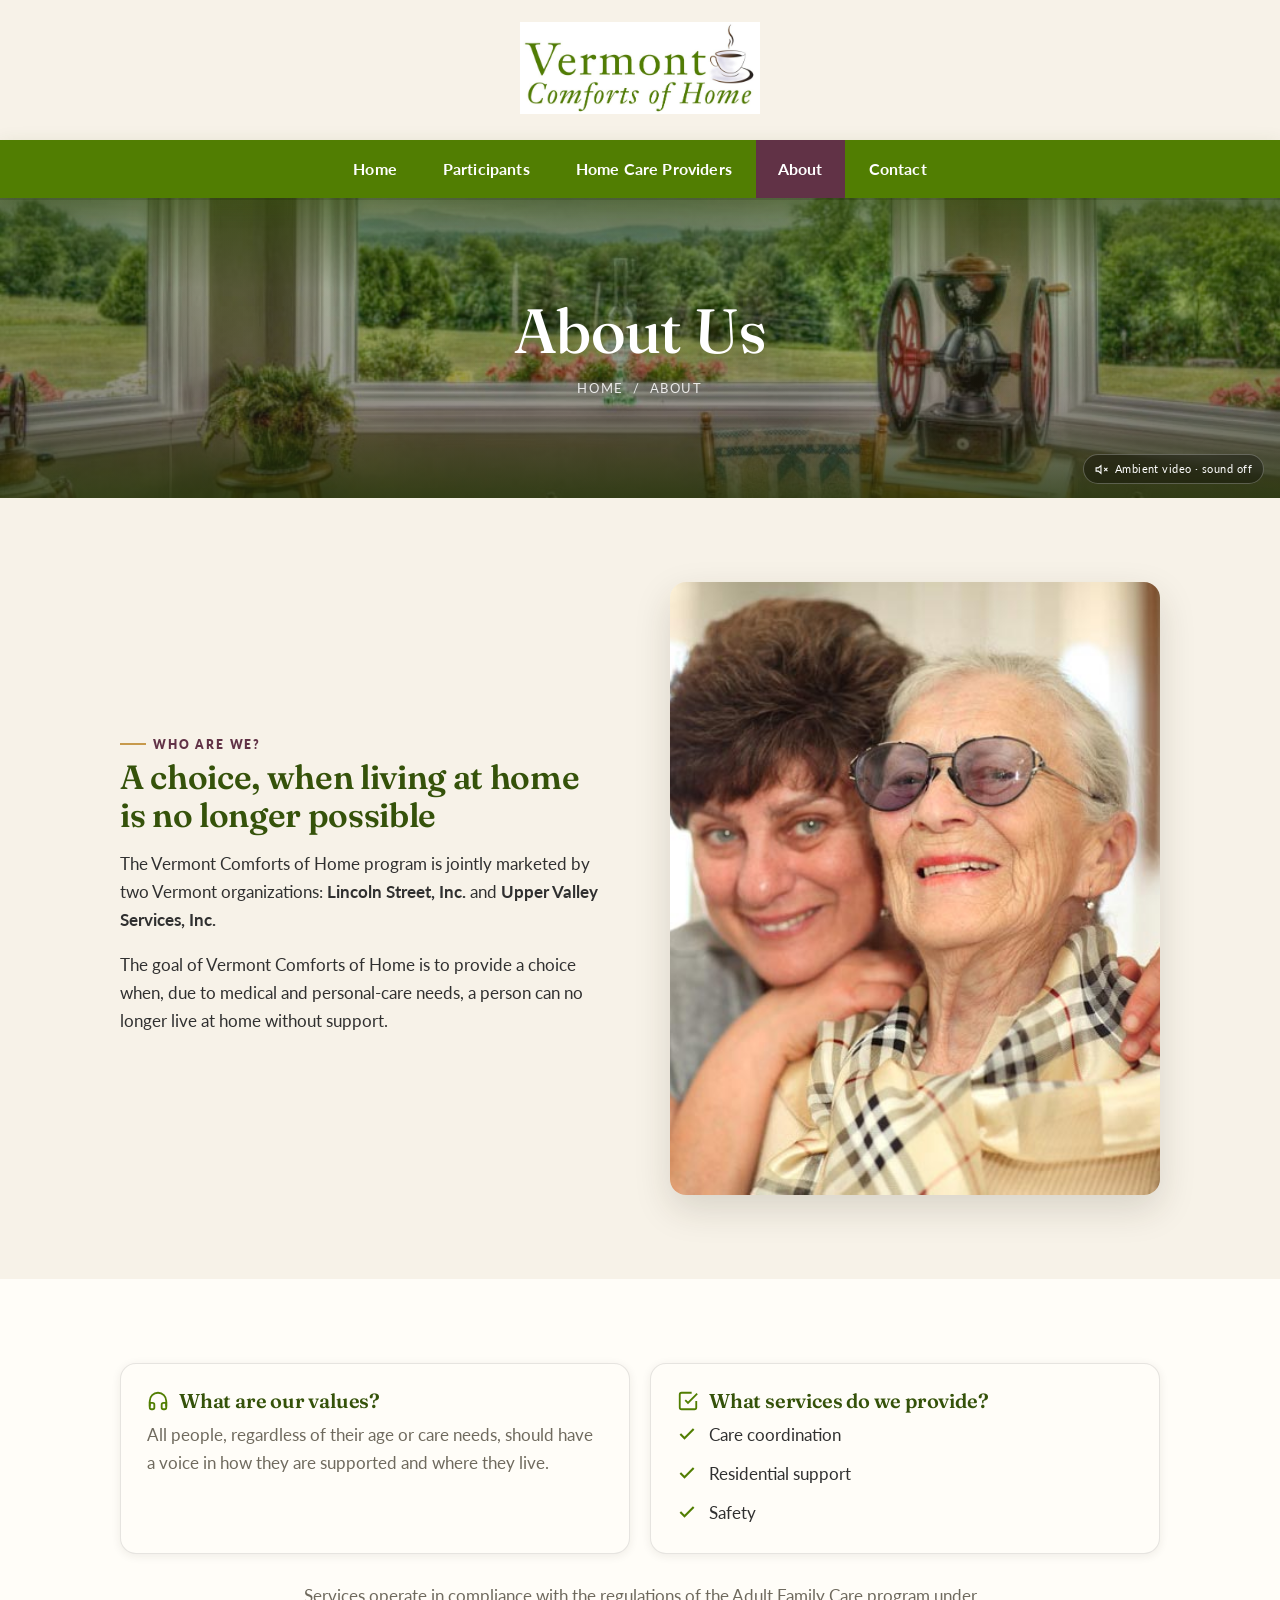
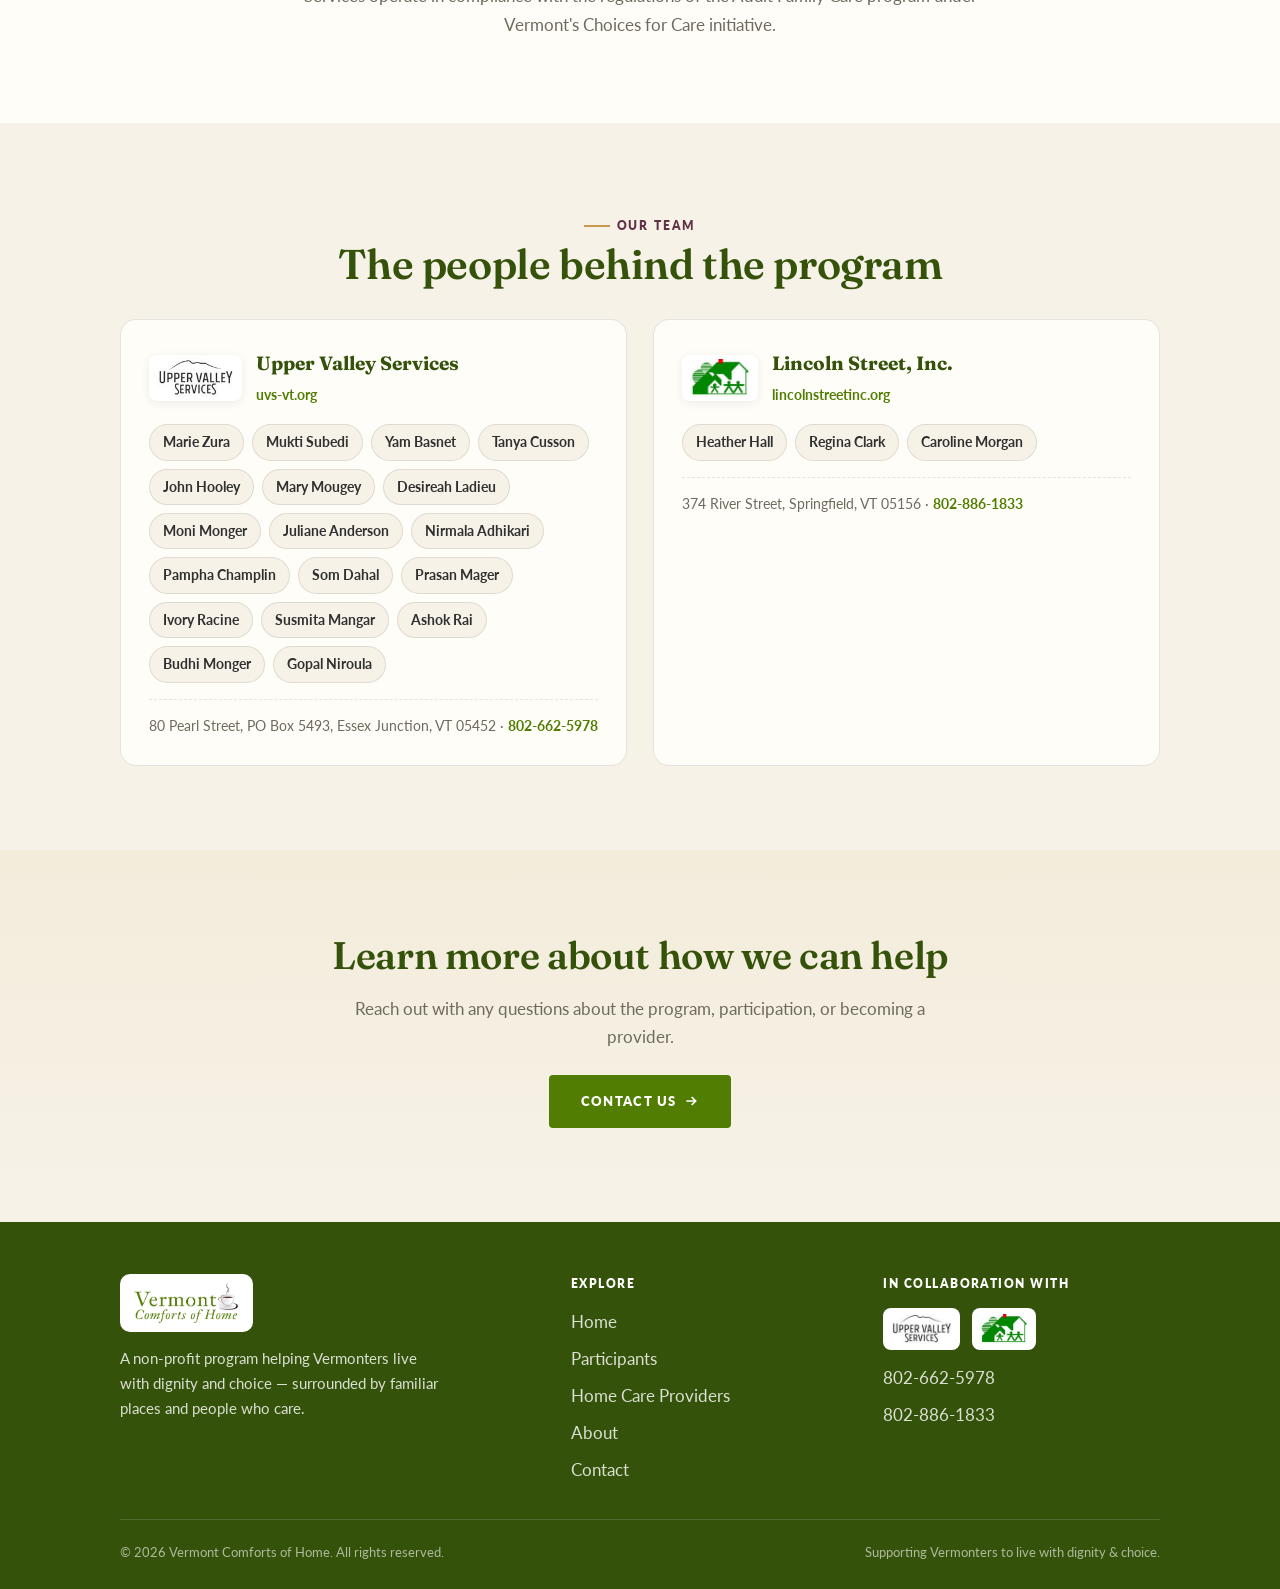
==== about.html @ 2ffb8914 "Rework into simple multi-page site matching the original layout Rebuild as separate pages (Home, Par" ====
<!DOCTYPE html>
<html lang="en">
<head>
  <meta charset="UTF-8" />
  <meta name="viewport" content="width=device-width, initial-scale=1.0" />
  <title>About — Vermont Comforts of Home</title>
  <meta name="description" content="About Vermont Comforts of Home — who we are, our values, the services we provide, and the team behind the program." />
  <link rel="icon" href="assets/images/logo.jpg" />
  <link rel="preconnect" href="https://fonts.googleapis.com" />
  <link rel="preconnect" href="https://fonts.gstatic.com" crossorigin />
  <link href="https://fonts.googleapis.com/css2?family=Fraunces:ital,opsz,wght@0,9..144,400..600;1,9..144,400..600&family=Lato:wght@400;700;900&display=swap" rel="stylesheet" />
  <link rel="stylesheet" href="css/styles.css" />
</head>
<body>

  <header class="site-header">
    <a class="brand" href="index.html" aria-label="Vermont Comforts of Home — Home">
      <img src="assets/images/logo.jpg" alt="Vermont Comforts of Home" />
    </a>
  </header>
  <nav class="mainnav" aria-label="Main navigation">
    <div class="nav-inner">
      <button class="nav-toggle" aria-label="Menu" aria-expanded="false"><span></span><span></span><span></span></button>
      <a href="index.html">Home</a>
      <a href="participants.html">Participants</a>
      <a href="home-care-providers.html">Home Care Providers</a>
      <a href="about.html" class="active">About</a>
      <a href="contact.html">Contact</a>
    </div>
  </nav>

  <!-- SLIM HERO -->
  <section class="hero hero-slim">
    <video autoplay muted loop playsinline preload="auto" poster="assets/images/window.jpg">
      <source src="assets/video/hero-source.mp4" type="video/mp4" />
    </video>
    <div class="hero-inner">
      <h1>About Us</h1>
      <div class="hero-breadcrumb"><a href="index.html">Home</a> &nbsp;/&nbsp; About</div>
    </div>
    <span class="muted-badge">
      <svg viewBox="0 0 24 24" fill="none" stroke="currentColor" stroke-width="2" width="13" height="13"><path d="M11 5 6 9H2v6h4l5 4V5z"/><line x1="23" y1="9" x2="17" y2="15"/><line x1="17" y1="9" x2="23" y2="15"/></svg>
      Ambient video · sound off
    </span>
  </section>

  <!-- WHO ARE WE -->
  <section class="section">
    <div class="wrap">
      <div class="block reveal">
        <div class="block-copy">
          <div class="eyebrow-line">Who are we?</div>
          <h2>A choice, when living at home is no longer possible</h2>
          <p>The Vermont Comforts of Home program is jointly marketed by two Vermont organizations: <strong>Lincoln Street, Inc.</strong> and <strong>Upper Valley Services, Inc.</strong></p>
          <p>The goal of Vermont Comforts of Home is to provide a choice when, due to medical and personal-care needs, a person can no longer live at home without support.</p>
        </div>
        <div class="block-media tall"><img src="assets/images/plaidscarf.jpg" alt="A participant smiling at home" /></div>
      </div>
    </div>
  </section>

  <!-- VALUES + SERVICES -->
  <section class="section tint">
    <div class="wrap">
      <div class="info-grid">
        <div class="info reveal">
          <h3><svg viewBox="0 0 24 24" fill="none" stroke="currentColor" stroke-width="2"><path d="M3 18v-6a9 9 0 0 1 18 0v6"/><path d="M21 19a2 2 0 0 1-2 2h-1a2 2 0 0 1-2-2v-3a2 2 0 0 1 2-2h3zM3 19a2 2 0 0 0 2 2h1a2 2 0 0 0 2-2v-3a2 2 0 0 0-2-2H3z"/></svg>What are our values?</h3>
          <p>All people, regardless of their age or care needs, should have a voice in how they are supported and where they live.</p>
        </div>
        <div class="info reveal">
          <h3><svg viewBox="0 0 24 24" fill="none" stroke="currentColor" stroke-width="2"><path d="M9 11l3 3L22 4"/><path d="M21 12v7a2 2 0 0 1-2 2H5a2 2 0 0 1-2-2V5a2 2 0 0 1 2-2h11"/></svg>What services do we provide?</h3>
          <ul class="tick" style="margin-bottom:0">
            <li><svg viewBox="0 0 24 24" fill="none" stroke="currentColor" stroke-width="2.5"><path d="M20 6 9 17l-5-5"/></svg>Care coordination</li>
            <li><svg viewBox="0 0 24 24" fill="none" stroke="currentColor" stroke-width="2.5"><path d="M20 6 9 17l-5-5"/></svg>Residential support</li>
            <li><svg viewBox="0 0 24 24" fill="none" stroke="currentColor" stroke-width="2.5"><path d="M20 6 9 17l-5-5"/></svg>Safety</li>
          </ul>
        </div>
      </div>
      <p class="lead-center reveal" style="color:var(--muted);margin-top:28px">Services operate in compliance with the regulations of the Adult Family Care program under Vermont's Choices for Care initiative.</p>
    </div>
  </section>

  <!-- STAFF -->
  <section class="section">
    <div class="wrap">
      <div class="lead-center reveal" style="margin-bottom:32px">
        <div class="eyebrow-line" style="justify-content:center">Our team</div>
        <h2>The people behind the program</h2>
      </div>
      <div class="staff-grid">
        <div class="staff-col reveal">
          <div class="head">
            <img src="assets/images/uvs-logo.jpg" alt="Upper Valley Services" />
            <div><strong>Upper Valley Services</strong><a href="https://uvs-vt.org" target="_blank" rel="noopener">uvs-vt.org</a></div>
          </div>
          <div class="staff-names">
            <span>Marie Zura</span><span>Mukti Subedi</span><span>Yam Basnet</span><span>Tanya Cusson</span>
            <span>John Hooley</span><span>Mary Mougey</span><span>Desireah Ladieu</span><span>Moni Monger</span>
            <span>Juliane Anderson</span><span>Nirmala Adhikari</span><span>Pampha Champlin</span><span>Som Dahal</span>
            <span>Prasan Mager</span><span>Ivory Racine</span><span>Susmita Mangar</span><span>Ashok Rai</span>
            <span>Budhi Monger</span><span>Gopal Niroula</span>
          </div>
          <div class="staff-contact">80 Pearl Street, PO Box 5493, Essex Junction, VT 05452 · <a href="tel:8026625978">802-662-5978</a></div>
        </div>
        <div class="staff-col reveal">
          <div class="head">
            <img src="assets/images/lincoln-logo.jpg" alt="Lincoln Street, Inc." />
            <div><strong>Lincoln Street, Inc.</strong><a href="https://lincolnstreetinc.org" target="_blank" rel="noopener">lincolnstreetinc.org</a></div>
          </div>
          <div class="staff-names">
            <span>Heather Hall</span><span>Regina Clark</span><span>Caroline Morgan</span>
          </div>
          <div class="staff-contact">374 River Street, Springfield, VT 05156 · <a href="tel:8028861833">802-886-1833</a></div>
        </div>
      </div>
    </div>
  </section>

  <!-- CTA -->
  <section class="section plum-tint">
    <div class="wrap cta-band reveal">
      <h2>Learn more about how we can help</h2>
      <p>Reach out with any questions about the program, participation, or becoming a provider.</p>
      <a href="contact.html" class="btn btn-primary">Contact us
        <svg viewBox="0 0 24 24" fill="none" stroke="currentColor" stroke-width="2.5"><path d="M5 12h14M13 6l6 6-6 6"/></svg>
      </a>
    </div>
  </section>

  <!-- FOOTER -->
  <footer class="footer">
    <div class="wrap">
      <div class="footer-top">
        <div class="footer-brand">
          <img src="assets/images/logo.jpg" alt="Vermont Comforts of Home" />
          <p>A non-profit program helping Vermonters live with dignity and choice — surrounded by familiar places and people who care.</p>
        </div>
        <div>
          <h5>Explore</h5>
          <ul>
            <li><a href="index.html">Home</a></li>
            <li><a href="participants.html">Participants</a></li>
            <li><a href="home-care-providers.html">Home Care Providers</a></li>
            <li><a href="about.html">About</a></li>
            <li><a href="contact.html">Contact</a></li>
          </ul>
        </div>
        <div>
          <h5>In collaboration with</h5>
          <div class="footer-partners">
            <a href="https://uvs-vt.org" target="_blank" rel="noopener" aria-label="Upper Valley Services"><img src="assets/images/uvs-logo.jpg" alt="Upper Valley Services" /></a>
            <a href="https://lincolnstreetinc.org" target="_blank" rel="noopener" aria-label="Lincoln Street, Inc."><img src="assets/images/lincoln-logo.jpg" alt="Lincoln Street, Inc." /></a>
          </div>
          <ul>
            <li><a href="tel:8026625978">802-662-5978</a></li>
            <li><a href="tel:8028861833">802-886-1833</a></li>
          </ul>
        </div>
      </div>
      <div class="footer-bottom">
        <span>© <span id="year">2026</span> Vermont Comforts of Home. All rights reserved.</span>
        <span>Supporting Vermonters to live with dignity &amp; choice.</span>
      </div>
    </div>
  </footer>

  <script src="js/main.js"></script>
</body>
</html>
---- css/styles.css ----
/* =========================================================
   Vermont Comforts of Home — Redesign (multi-page)
   Faithful to the original simple, paged layout.
   Brand palette taken from the live site:
     nav green #517E02 · plum accent #613246 · coffee brown · cream
   ========================================================= */

:root {
  --green:      #517e02;   /* original nav green */
  --green-dark: #416402;
  --green-deep: #35520a;   /* logo forest / headings */
  --plum:       #613246;   /* original active-tab accent */
  --plum-dark:  #4c2637;
  --brown:      #5b4128;   /* coffee cup */
  --gold:       #c79a4c;

  --cream:  #f7f2e8;
  --cream-2:#efe6d4;
  --paper:  #fffdf8;
  --ink:    #303030;       /* body text, as on the original */
  --muted:  #6f6a5e;
  --line:   rgba(48,48,48,.12);

  --shadow-sm: 0 2px 10px rgba(48,40,23,.08);
  --shadow-md: 0 14px 36px rgba(48,40,23,.15);
  --shadow-lg: 0 26px 64px rgba(53,82,10,.22);

  --radius: 16px;
  --radius-sm: 10px;
  --wrap: 1040px;

  --serif: "Fraunces","Georgia","Times New Roman",serif;
  --sans:  "Lato", system-ui, -apple-system, "Segoe UI", Roboto, sans-serif;
  --ease: cubic-bezier(.22,1,.36,1);
}

* { box-sizing: border-box; }
html { -webkit-text-size-adjust: 100%; scroll-behavior: smooth; overflow-x: hidden; }
body {
  margin: 0; font-family: var(--sans); color: var(--ink);
  background: var(--cream); line-height: 1.65; font-size: 17px;
  -webkit-font-smoothing: antialiased;
}
img { max-width: 100%; display: block; }
a { color: var(--green-deep); text-decoration: none; }
a:hover { color: var(--plum); }
h1,h2,h3,h4 { font-family: var(--serif); font-weight: 600; line-height: 1.12; margin: 0 0 .45em; color: var(--green-deep); letter-spacing: -.01em; }
p { margin: 0 0 1em; }
::selection { background: var(--green); color: #fff; }

.wrap { width: min(var(--wrap), 90vw); margin-inline: auto; }
.wrap-narrow { width: min(760px, 90vw); margin-inline: auto; }

/* ---------- Buttons ---------- */
.btn {
  display: inline-flex; align-items: center; gap: .5em; cursor: pointer;
  font-family: var(--sans); font-weight: 800; font-size: .82rem; letter-spacing: .1em; text-transform: uppercase;
  padding: 14px 30px; border-radius: 4px; border: 2px solid transparent;
  transition: transform .25s var(--ease), box-shadow .25s var(--ease), background .25s, color .25s;
}
.btn svg { width: 16px; height: 16px; }
.btn-primary { background: var(--green); color: #fff; }
.btn-primary:hover { background: var(--green-dark); color: #fff; transform: translateY(-2px); box-shadow: var(--shadow-md); }
.btn-plum { background: var(--plum); color: #fff; }
.btn-plum:hover { background: var(--plum-dark); color: #fff; transform: translateY(-2px); box-shadow: var(--shadow-md); }
.btn-ghost { background: rgba(255,255,255,.14); color: #fff; border-color: rgba(255,255,255,.6); backdrop-filter: blur(6px); }
.btn-ghost:hover { background: #fff; color: var(--green-deep); transform: translateY(-2px); }
.btn-outline { border-color: var(--green); color: var(--green-deep); }
.btn-outline:hover { background: var(--green); color: #fff; transform: translateY(-2px); }

/* =========================================================
   HEADER  — centered logo (like original) + sticky green nav
   ========================================================= */
.site-header { background: var(--cream); text-align: center; padding: 22px 16px 0; }
.brand { display: inline-block; }
.brand img { height: 92px; width: auto; margin: 0 auto; }

.mainnav {
  position: sticky; top: 0; z-index: 90; margin-top: 18px;
  background: var(--green);
  box-shadow: 0 2px 0 rgba(0,0,0,.12), 0 8px 22px rgba(53,82,10,.18);
}
.mainnav .nav-inner {
  width: min(var(--wrap), 94vw); margin-inline: auto;
  display: flex; align-items: stretch; justify-content: center; gap: 2px; position: relative;
}
.mainnav a {
  color: #fff; font-weight: 700; font-size: 1rem; letter-spacing: .01em;
  padding: 16px 22px; display: inline-flex; align-items: center;
  transition: background .2s, color .2s;
}
.mainnav a:hover { background: var(--green-dark); color: #fff; }
.mainnav a.active { background: var(--plum); color: #fff; }
.mainnav a.active:hover { background: var(--plum); }

.nav-toggle {
  display: none; background: transparent; border: 0; cursor: pointer; width: 46px; height: 44px;
}
.nav-toggle span { display: block; width: 24px; height: 2.6px; background: #fff; margin: 5px auto; border-radius: 2px; transition: .3s var(--ease); }
.nav-toggle.open span:nth-child(1){ transform: translateY(7.6px) rotate(45deg); }
.nav-toggle.open span:nth-child(2){ opacity: 0; }
.nav-toggle.open span:nth-child(3){ transform: translateY(-7.6px) rotate(-45deg); }

/* =========================================================
   HERO — video background (muted). Tall on home, slim inside.
   ========================================================= */
.hero { position: relative; overflow: hidden; isolation: isolate; display: flex; align-items: center; justify-content: center; text-align: center; }
.hero video, .hero .poster {
  position: absolute; inset: 0; width: 100%; height: 100%; object-fit: cover; z-index: -2;
}
.hero .poster { background-size: cover; background-position: center; z-index: -3; }
.hero::before {
  content: ""; position: absolute; inset: 0; z-index: -1;
  background:
    linear-gradient(180deg, rgba(53,82,10,.55) 0%, rgba(53,82,10,.20) 30%, rgba(43,30,20,.35) 70%, rgba(35,52,10,.78) 100%),
    radial-gradient(120% 100% at 50% 50%, rgba(38,34,20,.18), rgba(38,34,20,.45));
}
.hero-home { min-height: 78vh; }
.hero-slim { min-height: 300px; }
.hero-inner { padding: 64px 20px; max-width: 860px; }
.hero .eyebrow { color: #ffe9b8; font-weight: 800; text-transform: uppercase; letter-spacing: .22em; font-size: .72rem; display: inline-block; margin-bottom: 14px; }
.hero h1 {
  color: #fff; font-family: var(--serif); font-weight: 500;
  font-size: clamp(2.1rem, 5.2vw, 3.9rem); line-height: 1.08; text-shadow: 0 3px 26px rgba(0,0,0,.4); margin: 0;
}
.hero-home h1 { font-size: clamp(2.4rem, 6vw, 4.4rem); }
.hero h1 .accent { font-style: italic; color: #ffe9b8; }
.hero-sub { color: rgba(255,255,255,.95); font-size: clamp(1.05rem, 2vw, 1.3rem); margin: 18px auto 0; max-width: 620px; text-shadow: 0 2px 14px rgba(0,0,0,.4); }
.hero-cta { margin-top: 30px; display: flex; gap: 14px; justify-content: center; flex-wrap: wrap; }
.hero-breadcrumb { color: rgba(255,255,255,.85); font-size: .82rem; letter-spacing: .12em; text-transform: uppercase; margin-top: 14px; }
.hero-breadcrumb a { color: rgba(255,255,255,.85); } .hero-breadcrumb a:hover { color: #fff; }

.muted-badge {
  position: absolute; bottom: 14px; right: 16px; z-index: 2;
  display: inline-flex; align-items: center; gap: 7px;
  background: rgba(0,0,0,.32); color: #fff; border: 1px solid rgba(255,255,255,.26);
  padding: 5px 11px; border-radius: 100px; font-size: .7rem; letter-spacing: .04em; backdrop-filter: blur(6px);
}

/* =========================================================
   SECTIONS / content blocks
   ========================================================= */
.section { padding: clamp(48px, 7vw, 84px) 0; }
.section.tint { background: var(--paper); }
.section.plum-tint { background: linear-gradient(180deg, #f3ecdb, var(--cream)); }
.eyebrow-line { display: inline-flex; align-items: center; gap: .6em; font-weight: 800; text-transform: uppercase; letter-spacing: .16em; font-size: .72rem; color: var(--plum); margin-bottom: .5em; }
.eyebrow-line::before { content: ""; width: 26px; height: 2px; background: var(--gold); }

.lead-center { text-align: center; max-width: 720px; margin: 0 auto; }
.lead-center h2 { font-size: clamp(1.7rem, 3.6vw, 2.6rem); }
.lead-center .italic { font-style: italic; color: var(--brown); }
.lead-center p { color: var(--muted); font-size: 1.1rem; }

/* alternating text + image block (the original interior pattern) */
.block { display: grid; grid-template-columns: 1fr 1fr; gap: clamp(28px, 5vw, 60px); align-items: center; }
.block + .block { margin-top: clamp(40px, 6vw, 72px); }
.block.reverse .block-media { order: -1; }
.block-copy h2, .block-copy h3 { font-size: clamp(1.5rem, 3vw, 2.1rem); }
.block-copy p { color: var(--ink); }
.block-media img { width: 100%; border-radius: var(--radius); box-shadow: var(--shadow-md); aspect-ratio: 4/3; object-fit: cover; }
.block-media.tall img { aspect-ratio: 4/5; }

/* bullet / check lists */
.tick { list-style: none; margin: .3em 0 1em; padding: 0; display: grid; gap: 11px; }
.tick li { display: flex; gap: 12px; align-items: flex-start; }
.tick li svg { width: 20px; height: 20px; color: var(--green); flex: none; margin-top: 3px; }

/* two cards (Participants / Providers on home) */
.card-2 { display: grid; grid-template-columns: 1fr 1fr; gap: 26px; }
.pcard {
  background: var(--paper); border: 1px solid var(--line); border-radius: var(--radius);
  overflow: hidden; box-shadow: var(--shadow-sm); display: flex; flex-direction: column;
  transition: transform .3s var(--ease), box-shadow .3s var(--ease);
}
.pcard:hover { transform: translateY(-6px); box-shadow: var(--shadow-md); }
.pcard img { width: 100%; aspect-ratio: 16/10; object-fit: cover; }
.pcard .body { padding: 26px 28px 30px; display: flex; flex-direction: column; flex: 1; }
.pcard h3 { font-size: 1.5rem; }
.pcard p { color: var(--muted); flex: 1; }
.pcard .learn { color: var(--plum); font-weight: 800; text-transform: uppercase; letter-spacing: .1em; font-size: .78rem; display: inline-flex; align-items: center; gap: .5em; }
.pcard .learn svg { width: 15px; height: 15px; transition: transform .25s var(--ease); }
.pcard:hover .learn svg { transform: translateX(4px); }

/* info card grid (cost, placement, qualifications) */
.info-grid { display: grid; grid-template-columns: repeat(auto-fit, minmax(240px,1fr)); gap: 20px; }
.info {
  background: var(--paper); border: 1px solid var(--line); border-radius: var(--radius);
  padding: 26px; box-shadow: var(--shadow-sm);
}
.info h3 { font-size: 1.25rem; display: flex; align-items: center; gap: 10px; }
.info h3 svg { width: 22px; height: 22px; color: var(--green); flex: none; }
.info p { color: var(--muted); margin: 0; }
.info .big { font-family: var(--serif); font-size: 2rem; color: var(--green-deep); line-height: 1; margin-bottom: .2em; }

/* highlight callout (new opportunity) */
.callout {
  display: grid; grid-template-columns: auto 1fr; gap: 18px; align-items: center;
  background: linear-gradient(120deg, #fff4dd, #f7ecd6); border: 1px solid rgba(199,154,76,.4);
  border-radius: var(--radius); padding: 22px 26px;
}
.callout .badge { background: var(--gold); color: var(--brown); font-weight: 800; text-transform: uppercase; letter-spacing: .08em; font-size: .68rem; padding: 6px 12px; border-radius: 100px; white-space: nowrap; }
.callout p { margin: 0; color: var(--ink); }

/* youtube embed */
.video-embed { max-width: 820px; margin: 0 auto; }
.video-frame {
  position: relative; padding-top: 56.25%; border-radius: var(--radius); overflow: hidden;
  box-shadow: var(--shadow-lg); border: 5px solid var(--paper);
}
.video-frame iframe { position: absolute; inset: 0; width: 100%; height: 100%; border: 0; }
/* click-to-play facade (keeps heavy YouTube iframe off the page until clicked) */
.yt-facade {
  position: relative; display: block; width: 100%; aspect-ratio: 16/9; padding: 0; cursor: pointer;
  border: 5px solid var(--paper); border-radius: var(--radius); overflow: hidden; background: #1a1a1a;
  box-shadow: var(--shadow-lg);
}
.yt-facade img { width: 100%; height: 100%; object-fit: cover; opacity: .82; transition: opacity .3s var(--ease), transform .6s var(--ease); }
.yt-facade:hover img { opacity: .68; transform: scale(1.04); }
.yt-play {
  position: absolute; inset: 0; margin: auto; width: 84px; height: 84px; border-radius: 50%;
  background: var(--plum); color: #fff; display: grid; place-items: center;
  box-shadow: 0 12px 30px rgba(0,0,0,.4); transition: transform .25s var(--ease), background .25s;
}
.yt-play svg { width: 34px; height: 34px; margin-left: 4px; }
.yt-facade:hover .yt-play { transform: scale(1.1); background: var(--plum-dark); }
.yt-label {
  position: absolute; left: 16px; bottom: 14px; color: #fff; font-weight: 700; font-size: .92rem;
  text-shadow: 0 2px 10px rgba(0,0,0,.7); background: rgba(0,0,0,.32); padding: 6px 12px; border-radius: 100px; backdrop-filter: blur(4px);
}

/* who-we-serve list */
.serve-list { display: grid; gap: 12px; max-width: 720px; margin: 8px auto 0; }
.serve-list .row { display: flex; gap: 14px; align-items: flex-start; background: var(--paper); border: 1px solid var(--line); border-radius: var(--radius-sm); padding: 16px 20px; }
.serve-list .row svg { width: 22px; height: 22px; color: var(--plum); flex: none; margin-top: 2px; }
.county-tags { display: flex; flex-wrap: wrap; gap: 8px; margin-top: 6px; }
.county-tags span { background: var(--cream-2); border: 1px solid var(--line); border-radius: 100px; padding: 5px 13px; font-size: .84rem; font-weight: 700; color: var(--green-deep); }

/* quote band */
.quote-band { background: var(--plum); color: #fff; text-align: center; }
.quote-band blockquote { font-family: var(--serif); font-size: clamp(1.5rem, 3.4vw, 2.4rem); line-height: 1.3; margin: 0 auto; max-width: 860px; font-weight: 500; }
.quote-band .mark { color: var(--gold); font-size: 3rem; line-height: 0; }
.quote-band cite { display: block; margin-top: 20px; font-style: normal; font-weight: 800; letter-spacing: .14em; text-transform: uppercase; font-size: .78rem; color: #e9c987; }

/* CTA band */
.cta-band { text-align: center; }
.cta-band h2 { font-size: clamp(1.7rem,3.4vw,2.4rem); }
.cta-band p { color: var(--muted); max-width: 620px; margin: 0 auto 1.4em; }

/* staff (about) */
.staff-grid { display: grid; grid-template-columns: 1fr 1fr; gap: 26px; }
.staff-col { background: var(--paper); border: 1px solid var(--line); border-radius: var(--radius); padding: 28px; }
.staff-col .head { display: flex; align-items: center; gap: 14px; margin-bottom: 16px; }
.staff-col .head img { height: 46px; width: auto; background: #fff; padding: 4px 8px; border-radius: 8px; box-shadow: var(--shadow-sm); }
.staff-col .head strong { font-family: var(--serif); color: var(--green-deep); font-size: 1.2rem; display: block; }
.staff-col .head a { color: var(--green); font-weight: 700; font-size: .86rem; }
.staff-names { display: flex; flex-wrap: wrap; gap: 8px; }
.staff-names span { background: var(--cream); border: 1px solid var(--line); border-radius: 100px; padding: 6px 13px; font-size: .85rem; font-weight: 700; }
.staff-contact { margin-top: 16px; padding-top: 14px; border-top: 1px dashed var(--line); font-size: .9rem; color: var(--muted); }
.staff-contact a { color: var(--green); font-weight: 700; }

/* contact */
.contact-grid { display: grid; grid-template-columns: .9fr 1.1fr; gap: clamp(26px,4vw,50px); align-items: start; }
.office-cards { display: grid; gap: 18px; }
.office { background: var(--paper); border: 1px solid var(--line); border-radius: var(--radius); padding: 24px 26px; box-shadow: var(--shadow-sm); }
.office h3 { font-size: 1.25rem; margin-bottom: .4em; }
.office p { color: var(--muted); margin: 0 0 .3em; display: flex; gap: 10px; align-items: flex-start; }
.office p svg { width: 17px; height: 17px; color: var(--plum); flex: none; margin-top: 4px; }
.office .tel { font-family: var(--serif); font-size: 1.3rem; color: var(--green-deep); font-weight: 600; }
.office .tel a { color: var(--green-deep); }

.contact-form { background: var(--paper); border: 1px solid var(--line); border-radius: var(--radius); padding: clamp(24px,3vw,34px); box-shadow: var(--shadow-md); }
.field { margin-bottom: 15px; }
.field label { display: block; font-weight: 700; font-size: .82rem; margin-bottom: 6px; }
.field input, .field textarea {
  width: 100%; padding: 12px 14px; border: 1.5px solid var(--line); border-radius: 8px;
  font-family: var(--sans); font-size: 1rem; background: var(--cream); color: var(--ink); transition: border .2s, box-shadow .2s;
}
.field input:focus, .field textarea:focus { outline: 0; border-color: var(--green); box-shadow: 0 0 0 4px rgba(81,126,2,.15); background: #fff; }
.field textarea { min-height: 120px; resize: vertical; }
.form-note { font-size: .8rem; color: var(--muted); margin-top: 10px; }
.form-success { display: none; background: #e7f0d8; border: 1px solid var(--green); color: var(--green-deep); padding: 13px 15px; border-radius: 8px; font-weight: 700; margin-top: 8px; }

/* =========================================================
   FOOTER
   ========================================================= */
.footer { background: var(--green-deep); color: rgba(255,255,255,.82); padding: 52px 0 26px; margin-top: 10px; }
.footer-top { display: grid; grid-template-columns: 1.5fr 1fr 1fr; gap: 36px; padding-bottom: 34px; border-bottom: 1px solid rgba(255,255,255,.14); }
.footer-brand img { height: 58px; background: #fff; padding: 8px 12px; border-radius: 10px; margin-bottom: 14px; }
.footer-brand p { font-size: .94rem; max-width: 320px; }
.footer h5 { color: #fff; font-family: var(--sans); font-weight: 800; text-transform: uppercase; letter-spacing: .12em; font-size: .76rem; margin: 0 0 14px; }
.footer ul { list-style: none; margin: 0; padding: 0; display: grid; gap: 9px; }
.footer ul a { color: rgba(255,255,255,.82); } .footer ul a:hover { color: #ffe9b8; }
.footer-partners { display: flex; gap: 12px; margin-bottom: 14px; }
.footer-partners img { height: 42px; background: #fff; padding: 6px 8px; border-radius: 8px; }
.footer-bottom { padding-top: 22px; display: flex; flex-wrap: wrap; justify-content: space-between; gap: 10px; font-size: .82rem; color: rgba(255,255,255,.6); }

/* reveal (subtle) */
.reveal { opacity: 0; transform: translateY(22px); transition: opacity .7s var(--ease), transform .7s var(--ease); }
.reveal.in { opacity: 1; transform: none; }

/* =========================================================
   RESPONSIVE
   ========================================================= */
@media (max-width: 900px) {
  .block, .card-2, .staff-grid, .contact-grid, .footer-top { grid-template-columns: 1fr; }
  .block.reverse .block-media { order: 0; }
  .block-media { max-width: 520px; margin: 0 auto; }
}
@media (max-width: 720px) {
  .brand img { height: 74px; }
  .nav-toggle { display: block; margin: 6px 4px 6px auto; order: -1; }
  .mainnav .nav-inner { flex-wrap: wrap; justify-content: flex-start; }
  .mainnav a { display: none; flex-basis: 100%; justify-content: center; }
  .mainnav.open a { display: flex; }
  .footer-top { grid-template-columns: 1fr; }
}

@media (prefers-reduced-motion: reduce) {
  * { animation-duration: .001ms !important; transition-duration: .001ms !important; scroll-behavior: auto !important; }
  .reveal { opacity: 1; transform: none; }
}
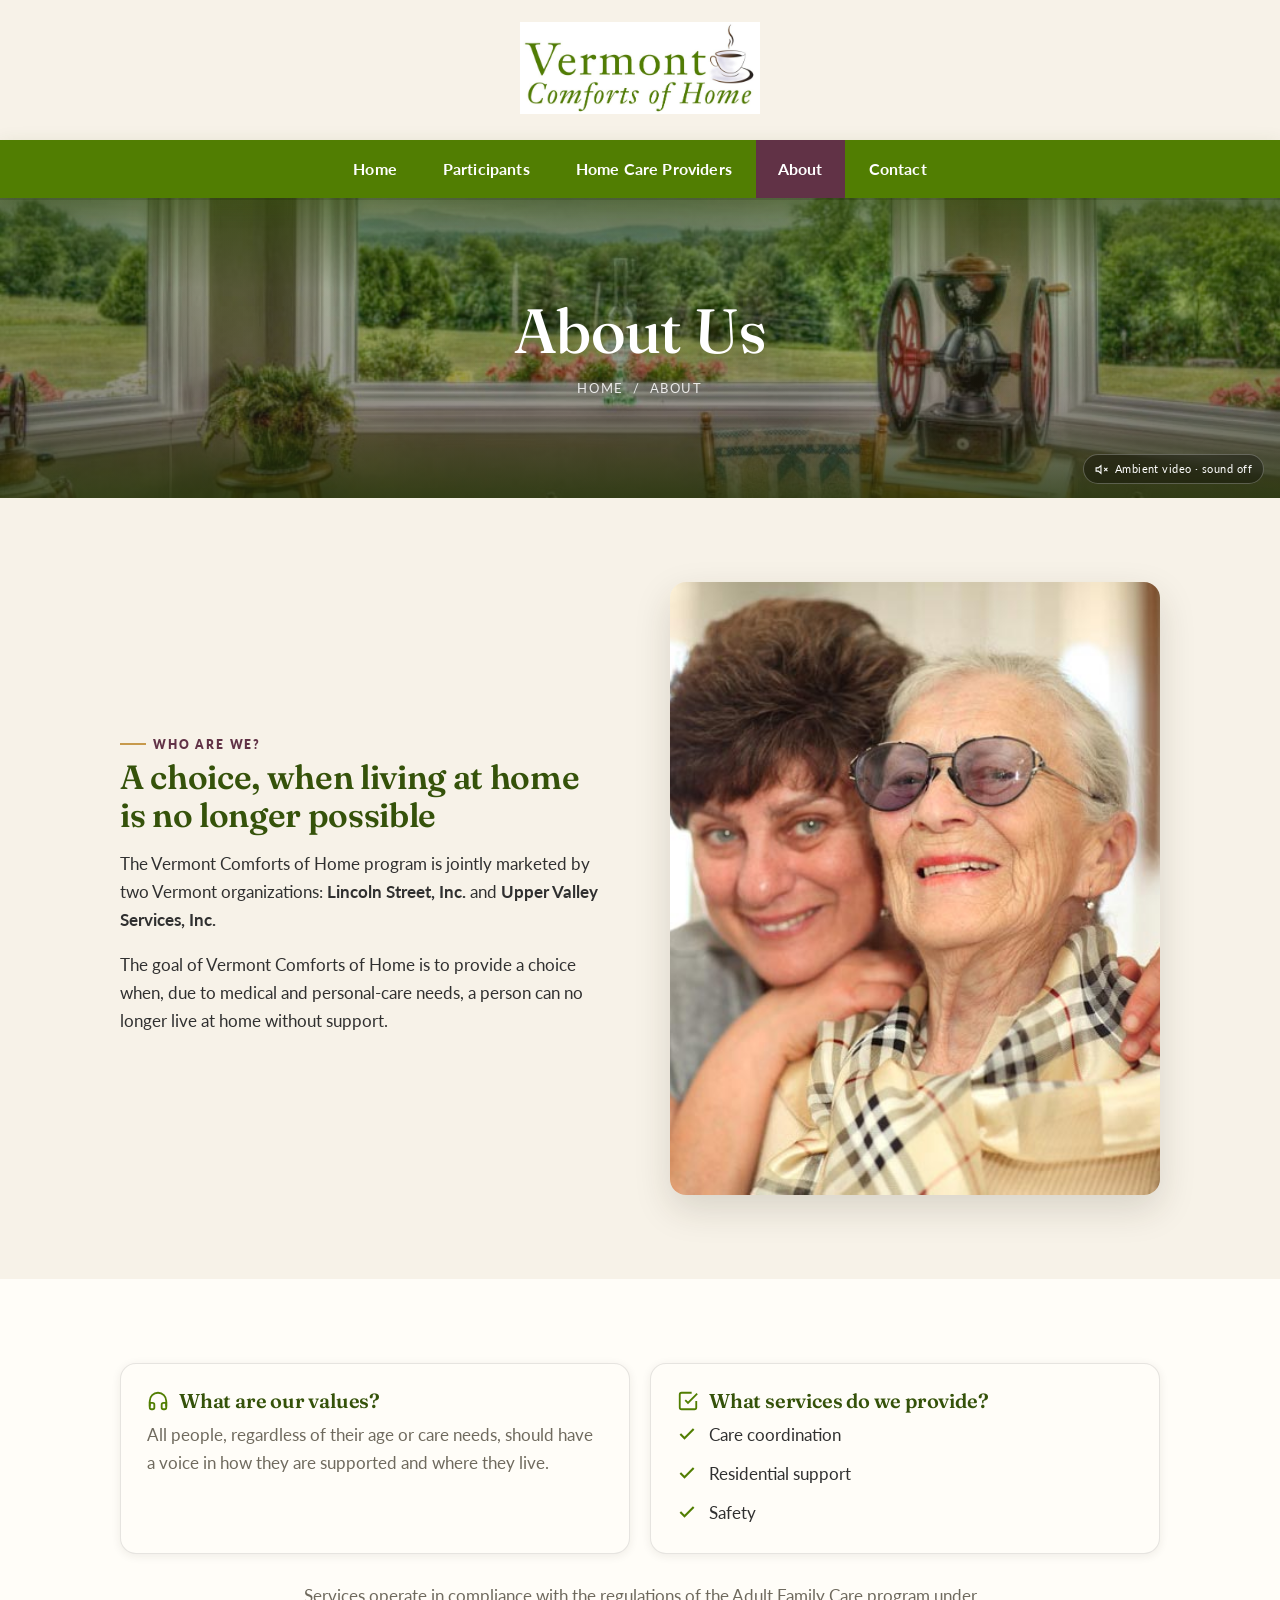
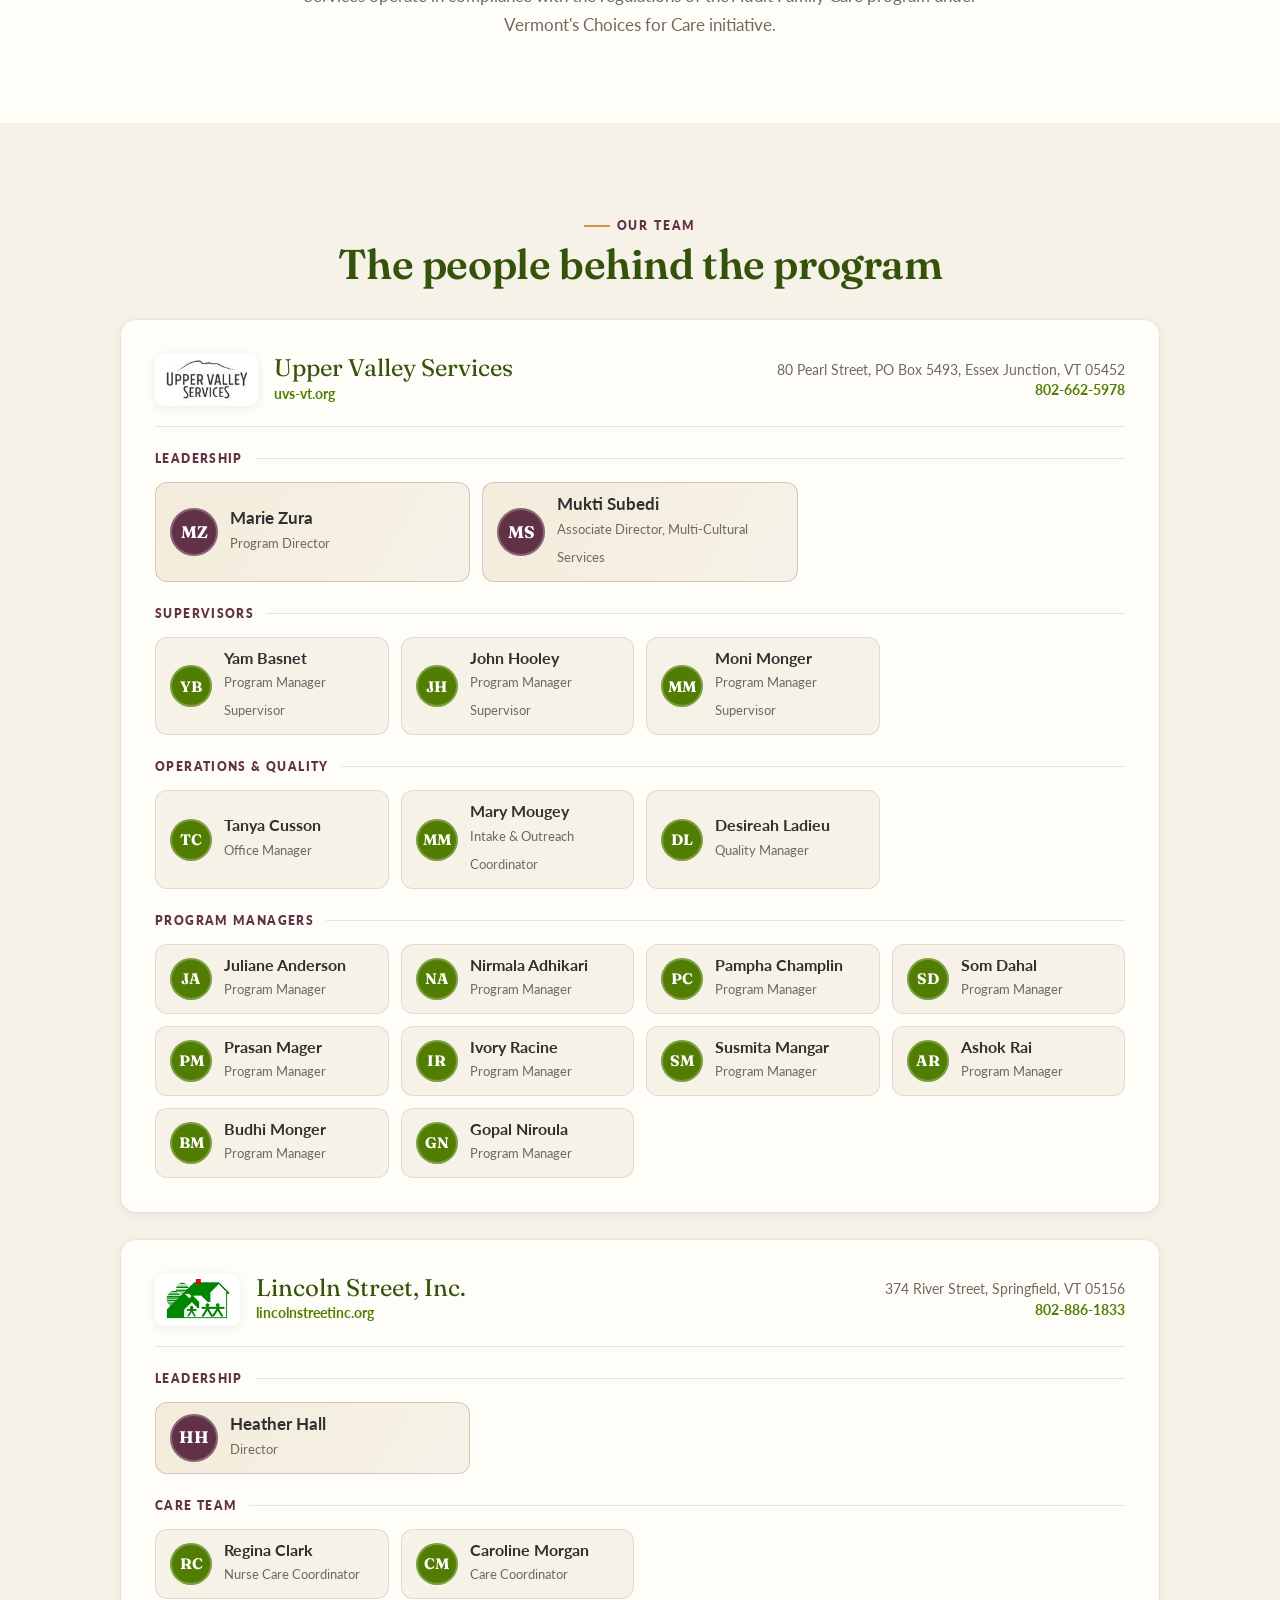
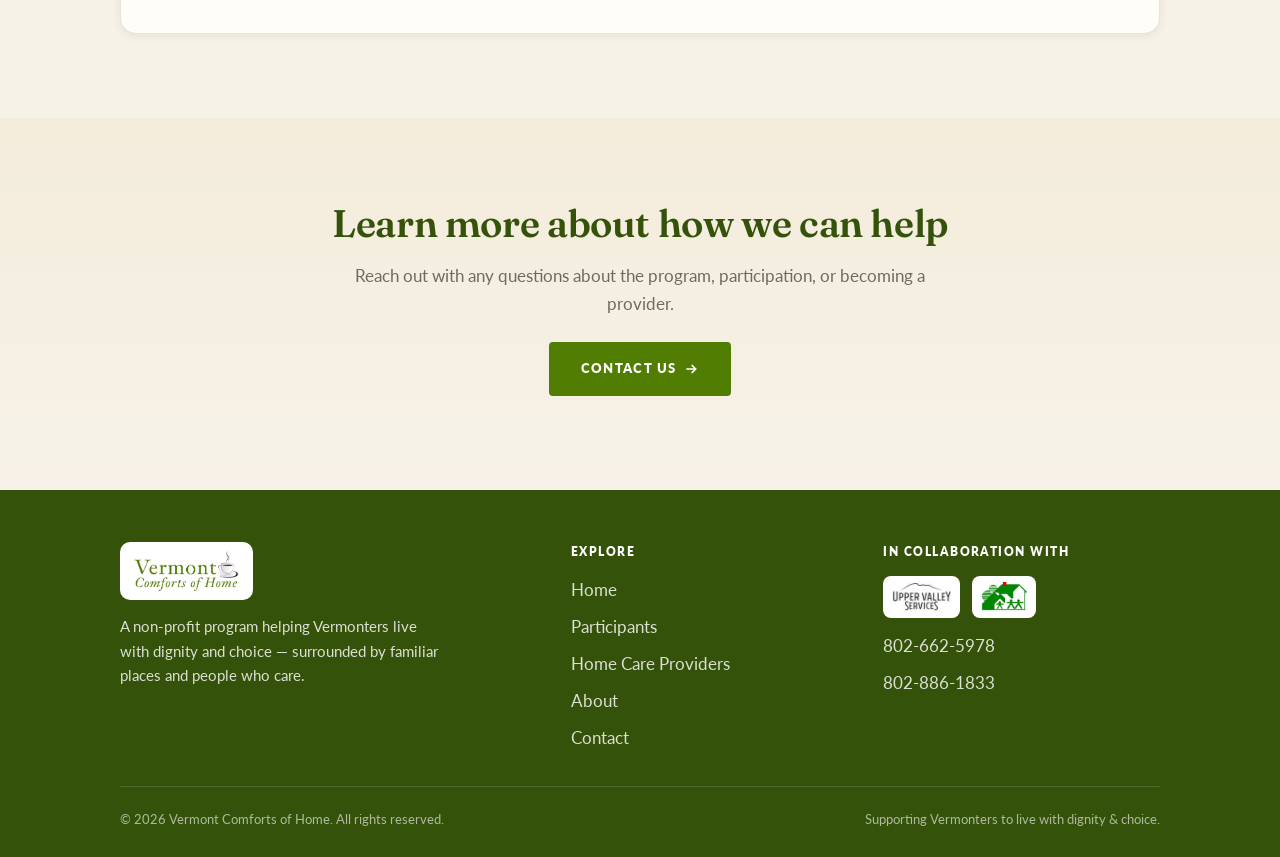
==== commit 80e1420a: "Add staff role hierarchy + interactive Vermont service-area map About: replace the flat staff name l" ====
--- a/about.html
+++ b/about.html
@@ -87,31 +87,51 @@
         <div class="eyebrow-line" style="justify-content:center">Our team</div>
         <h2>The people behind the program</h2>
       </div>
-      <div class="staff-grid">
-        <div class="staff-col reveal">
-          <div class="head">
-            <img src="assets/images/uvs-logo.jpg" alt="Upper Valley Services" />
-            <div><strong>Upper Valley Services</strong><a href="https://uvs-vt.org" target="_blank" rel="noopener">uvs-vt.org</a></div>
+      <div class="team">
+      <div class="team-org reveal">
+        <div class="org-head">
+          <img src="assets/images/uvs-logo.jpg" alt="Upper Valley Services" />
+          <div>
+            <div class="org-name">Upper Valley Services</div>
+            <div class="org-meta"><a href="https://uvs-vt.org" target="_blank" rel="noopener">uvs-vt.org</a></div>
           </div>
-          <div class="staff-names">
-            <span>Marie Zura</span><span>Mukti Subedi</span><span>Yam Basnet</span><span>Tanya Cusson</span>
-            <span>John Hooley</span><span>Mary Mougey</span><span>Desireah Ladieu</span><span>Moni Monger</span>
-            <span>Juliane Anderson</span><span>Nirmala Adhikari</span><span>Pampha Champlin</span><span>Som Dahal</span>
-            <span>Prasan Mager</span><span>Ivory Racine</span><span>Susmita Mangar</span><span>Ashok Rai</span>
-            <span>Budhi Monger</span><span>Gopal Niroula</span>
+          <div class="org-contact">80 Pearl Street, PO Box 5493, Essex Junction, VT 05452<br /><a href="tel:8026625978">802-662-5978</a></div>
+        </div>
+        <div class="tier tier-lead">
+          <div class="tier-label">Leadership</div>
+          <div class="people"><div class="person"><span class="avatar">MZ</span><div><strong>Marie Zura</strong><span>Program Director</span></div></div><div class="person"><span class="avatar">MS</span><div><strong>Mukti Subedi</strong><span>Associate Director, Multi-Cultural Services</span></div></div></div>
+        </div>
+        <div class="tier">
+          <div class="tier-label">Supervisors</div>
+          <div class="people"><div class="person"><span class="avatar">YB</span><div><strong>Yam Basnet</strong><span>Program Manager Supervisor</span></div></div><div class="person"><span class="avatar">JH</span><div><strong>John Hooley</strong><span>Program Manager Supervisor</span></div></div><div class="person"><span class="avatar">MM</span><div><strong>Moni Monger</strong><span>Program Manager Supervisor</span></div></div></div>
+        </div>
+        <div class="tier">
+          <div class="tier-label">Operations & Quality</div>
+          <div class="people"><div class="person"><span class="avatar">TC</span><div><strong>Tanya Cusson</strong><span>Office Manager</span></div></div><div class="person"><span class="avatar">MM</span><div><strong>Mary Mougey</strong><span>Intake & Outreach Coordinator</span></div></div><div class="person"><span class="avatar">DL</span><div><strong>Desireah Ladieu</strong><span>Quality Manager</span></div></div></div>
+        </div>
+        <div class="tier">
+          <div class="tier-label">Program Managers</div>
+          <div class="people"><div class="person"><span class="avatar">JA</span><div><strong>Juliane Anderson</strong><span>Program Manager</span></div></div><div class="person"><span class="avatar">NA</span><div><strong>Nirmala Adhikari</strong><span>Program Manager</span></div></div><div class="person"><span class="avatar">PC</span><div><strong>Pampha Champlin</strong><span>Program Manager</span></div></div><div class="person"><span class="avatar">SD</span><div><strong>Som Dahal</strong><span>Program Manager</span></div></div><div class="person"><span class="avatar">PM</span><div><strong>Prasan Mager</strong><span>Program Manager</span></div></div><div class="person"><span class="avatar">IR</span><div><strong>Ivory Racine</strong><span>Program Manager</span></div></div><div class="person"><span class="avatar">SM</span><div><strong>Susmita Mangar</strong><span>Program Manager</span></div></div><div class="person"><span class="avatar">AR</span><div><strong>Ashok Rai</strong><span>Program Manager</span></div></div><div class="person"><span class="avatar">BM</span><div><strong>Budhi Monger</strong><span>Program Manager</span></div></div><div class="person"><span class="avatar">GN</span><div><strong>Gopal Niroula</strong><span>Program Manager</span></div></div></div>
+        </div>
+      </div>
+      <div class="team-org reveal">
+        <div class="org-head">
+          <img src="assets/images/lincoln-logo.jpg" alt="Lincoln Street, Inc." />
+          <div>
+            <div class="org-name">Lincoln Street, Inc.</div>
+            <div class="org-meta"><a href="https://lincolnstreetinc.org" target="_blank" rel="noopener">lincolnstreetinc.org</a></div>
           </div>
-          <div class="staff-contact">80 Pearl Street, PO Box 5493, Essex Junction, VT 05452 · <a href="tel:8026625978">802-662-5978</a></div>
+          <div class="org-contact">374 River Street, Springfield, VT 05156<br /><a href="tel:8028861833">802-886-1833</a></div>
         </div>
-        <div class="staff-col reveal">
-          <div class="head">
-            <img src="assets/images/lincoln-logo.jpg" alt="Lincoln Street, Inc." />
-            <div><strong>Lincoln Street, Inc.</strong><a href="https://lincolnstreetinc.org" target="_blank" rel="noopener">lincolnstreetinc.org</a></div>
-          </div>
-          <div class="staff-names">
-            <span>Heather Hall</span><span>Regina Clark</span><span>Caroline Morgan</span>
-          </div>
-          <div class="staff-contact">374 River Street, Springfield, VT 05156 · <a href="tel:8028861833">802-886-1833</a></div>
+        <div class="tier tier-lead">
+          <div class="tier-label">Leadership</div>
+          <div class="people"><div class="person"><span class="avatar">HH</span><div><strong>Heather Hall</strong><span>Director</span></div></div></div>
         </div>
+        <div class="tier">
+          <div class="tier-label">Care Team</div>
+          <div class="people"><div class="person"><span class="avatar">RC</span><div><strong>Regina Clark</strong><span>Nurse Care Coordinator</span></div></div><div class="person"><span class="avatar">CM</span><div><strong>Caroline Morgan</strong><span>Care Coordinator</span></div></div></div>
+        </div>
+      </div>
       </div>
     </div>
   </section>
--- a/css/styles.css
+++ b/css/styles.css
@@ -258,6 +258,32 @@
 .staff-contact { margin-top: 16px; padding-top: 14px; border-top: 1px dashed var(--line); font-size: .9rem; color: var(--muted); }
 .staff-contact a { color: var(--green); font-weight: 700; }
 
+/* team (about) — role hierarchy */
+.team { display: grid; gap: 26px; }
+.team-org { background: var(--paper); border: 1px solid var(--line); border-radius: var(--radius); padding: clamp(24px,3vw,34px); box-shadow: var(--shadow-sm); }
+.org-head { display: flex; align-items: center; gap: 16px; padding-bottom: 20px; margin-bottom: 8px; border-bottom: 1px solid var(--line); flex-wrap: wrap; }
+.org-head img { height: 52px; width: auto; background: #fff; padding: 5px 9px; border-radius: 9px; box-shadow: var(--shadow-sm); }
+.org-head .org-name { font-family: var(--serif); font-size: 1.5rem; color: var(--green-deep); line-height: 1.1; }
+.org-head .org-meta { font-size: .9rem; }
+.org-head .org-meta a { color: var(--green); font-weight: 700; }
+.org-head .org-contact { margin-left: auto; text-align: right; font-size: .86rem; color: var(--muted); line-height: 1.5; }
+.org-head .org-contact a { color: var(--green); font-weight: 700; }
+
+.tier { margin-top: 22px; }
+.tier-label { display: flex; align-items: center; gap: 12px; font-weight: 800; text-transform: uppercase; letter-spacing: .12em; font-size: .72rem; color: var(--plum); margin-bottom: 14px; }
+.tier-label::after { content: ""; flex: 1; height: 1px; background: var(--line); }
+.people { display: grid; grid-template-columns: repeat(auto-fill, minmax(212px, 1fr)); gap: 12px; }
+.person { display: flex; align-items: center; gap: 12px; background: var(--cream); border: 1px solid var(--line); border-radius: 12px; padding: 11px 14px; transition: transform .2s var(--ease), box-shadow .2s var(--ease); }
+.person:hover { transform: translateY(-2px); box-shadow: var(--shadow-sm); }
+.person .avatar { width: 42px; height: 42px; border-radius: 50%; flex: none; display: grid; place-items: center; font-family: var(--serif); font-weight: 700; font-size: .95rem; color: #fff; background: var(--green); box-shadow: inset 0 0 0 2px rgba(255,255,255,.25); }
+.person strong { display: block; font-size: .98rem; color: var(--ink); line-height: 1.15; }
+.person span { font-size: .8rem; color: var(--muted); }
+/* leadership emphasis */
+.tier-lead .people { grid-template-columns: repeat(auto-fill, minmax(264px, 1fr)); }
+.tier-lead .person { background: linear-gradient(120deg, #f3ecdb, var(--cream)); border-color: rgba(97,50,70,.22); }
+.tier-lead .avatar { background: var(--plum); width: 48px; height: 48px; font-size: 1.05rem; }
+.tier-lead strong { font-size: 1.08rem; }
+
 /* contact */
 .contact-grid { display: grid; grid-template-columns: .9fr 1.1fr; gap: clamp(26px,4vw,50px); align-items: start; }
 .office-cards { display: grid; gap: 18px; }
@@ -294,6 +320,73 @@
 .footer-partners img { height: 42px; background: #fff; padding: 6px 8px; border-radius: 8px; }
 .footer-bottom { padding-top: 22px; display: flex; flex-wrap: wrap; justify-content: space-between; gap: 10px; font-size: .82rem; color: rgba(255,255,255,.6); }
 
+/* =========================================================
+   WHERE WE WORK — interactive Vermont map
+   ========================================================= */
+.where { background:
+  radial-gradient(70% 50% at 0% 0%, rgba(81,126,2,.06), transparent 55%),
+  radial-gradient(60% 50% at 100% 100%, rgba(97,50,70,.06), transparent 55%),
+  var(--cream); }
+.where-grid { display: grid; grid-template-columns: 1fr 1fr; gap: clamp(24px,4vw,56px); align-items: center; }
+
+.vt-map { position: relative; display: flex; justify-content: center; }
+.vt-map-svg { width: 100%; height: auto; max-width: 400px; overflow: visible; filter: drop-shadow(0 20px 34px rgba(53,82,10,.16)); }
+
+.vt-county {
+  stroke: #fbf8f0; stroke-width: 2.4; stroke-linejoin: round;
+  cursor: pointer; transition: fill .25s var(--ease), transform .25s var(--ease);
+  transform-box: fill-box; transform-origin: center;
+}
+.vt-uvs  { fill: #a6c078; }
+.vt-lsi  { fill: #b98ea6; }
+.vt-none { fill: #ddd5c3; }
+.vt-county:hover, .vt-county:focus-visible { outline: none; transform: scale(1.03); }
+.vt-uvs:hover,  .vt-uvs:focus-visible  { fill: var(--green); }
+.vt-lsi:hover,  .vt-lsi:focus-visible  { fill: var(--plum); }
+.vt-none:hover, .vt-none:focus-visible { fill: #c3b89d; }
+
+.vt-label {
+  fill: #33440f; font-family: var(--sans); font-weight: 800; font-size: 19px;
+  text-anchor: middle; dominant-baseline: middle; pointer-events: none;
+  paint-order: stroke; stroke: rgba(255,253,246,.9); stroke-width: 3.4px; letter-spacing: .3px;
+}
+.vt-lsi + .vt-lsi { } /* noop */
+
+/* office markers */
+.vt-office { pointer-events: none; }
+.vt-office--uvs { color: var(--green); }
+.vt-office--lsi { color: var(--plum); }
+.vt-pulse { fill: currentColor; opacity: .4; transform-box: fill-box; transform-origin: center; animation: vtpulse 2.4s var(--ease) infinite; }
+@keyframes vtpulse { 0% { transform: scale(.5); opacity: .55; } 70% { transform: scale(2.1); opacity: 0; } 100% { opacity: 0; } }
+.vt-pin { fill: #fff; stroke: currentColor; stroke-width: 3.4; }
+.vt-pin-dot { fill: currentColor; }
+
+/* tooltip */
+.vt-tooltip {
+  position: absolute; z-index: 5; pointer-events: none; transform: translate(-50%, -115%);
+  background: var(--ink); color: #fff; padding: 9px 13px; border-radius: 10px; box-shadow: var(--shadow-md);
+  font-size: .84rem; white-space: nowrap; line-height: 1.25;
+}
+.vt-tooltip::after { content: ""; position: absolute; left: 50%; top: 100%; transform: translateX(-50%); border: 6px solid transparent; border-top-color: var(--ink); }
+.vt-tooltip strong { display: block; font-family: var(--serif); font-size: 1rem; }
+.vt-tooltip .vt-tt-org { color: #ffe9b8; font-weight: 700; }
+
+/* side panel */
+.where-side { display: grid; gap: 16px; }
+.map-legend { display: grid; grid-template-columns: 1fr 1fr; gap: 10px 18px; background: var(--paper); border: 1px solid var(--line); border-radius: var(--radius-sm); padding: 18px 20px; box-shadow: var(--shadow-sm); }
+.leg { display: flex; align-items: center; gap: 10px; font-size: .9rem; font-weight: 600; color: var(--ink); }
+.sw { width: 18px; height: 18px; border-radius: 5px; flex: none; border: 1px solid rgba(0,0,0,.08); }
+.sw-uvs { background: #a6c078; } .sw-lsi { background: #b98ea6; } .sw-none { background: #ddd5c3; }
+.sw-pin { border-radius: 50%; background: #fff; border: 3px solid var(--green); box-shadow: 0 0 0 3px rgba(81,126,2,.2); }
+
+.area-card { background: var(--paper); border: 1px solid var(--line); border-radius: var(--radius); padding: 22px 24px; box-shadow: var(--shadow-sm); }
+.area-head { font-family: var(--serif); font-size: 1.28rem; color: var(--green-deep); display: flex; align-items: center; gap: 11px; margin-bottom: 12px; }
+.area-head .dot { width: 14px; height: 14px; border-radius: 50%; flex: none; }
+.dot-uvs { background: var(--green); } .dot-lsi { background: var(--plum); }
+.area-office { margin: 14px 0 0; font-size: .92rem; color: var(--muted); display: flex; align-items: center; gap: 8px; }
+.area-office svg { width: 16px; height: 16px; color: var(--plum); flex: none; }
+.area-office a { color: var(--green); font-weight: 700; }
+
 /* reveal (subtle) */
 .reveal { opacity: 0; transform: translateY(22px); transition: opacity .7s var(--ease), transform .7s var(--ease); }
 .reveal.in { opacity: 1; transform: none; }
@@ -302,9 +395,11 @@
    RESPONSIVE
    ========================================================= */
 @media (max-width: 900px) {
-  .block, .card-2, .staff-grid, .contact-grid, .footer-top { grid-template-columns: 1fr; }
+  .block, .card-2, .staff-grid, .contact-grid, .footer-top, .where-grid { grid-template-columns: 1fr; }
   .block.reverse .block-media { order: 0; }
   .block-media { max-width: 520px; margin: 0 auto; }
+  .vt-map-svg { max-width: 340px; }
+  .where-side { max-width: 560px; margin: 0 auto; width: 100%; }
 }
 @media (max-width: 720px) {
   .brand img { height: 74px; }
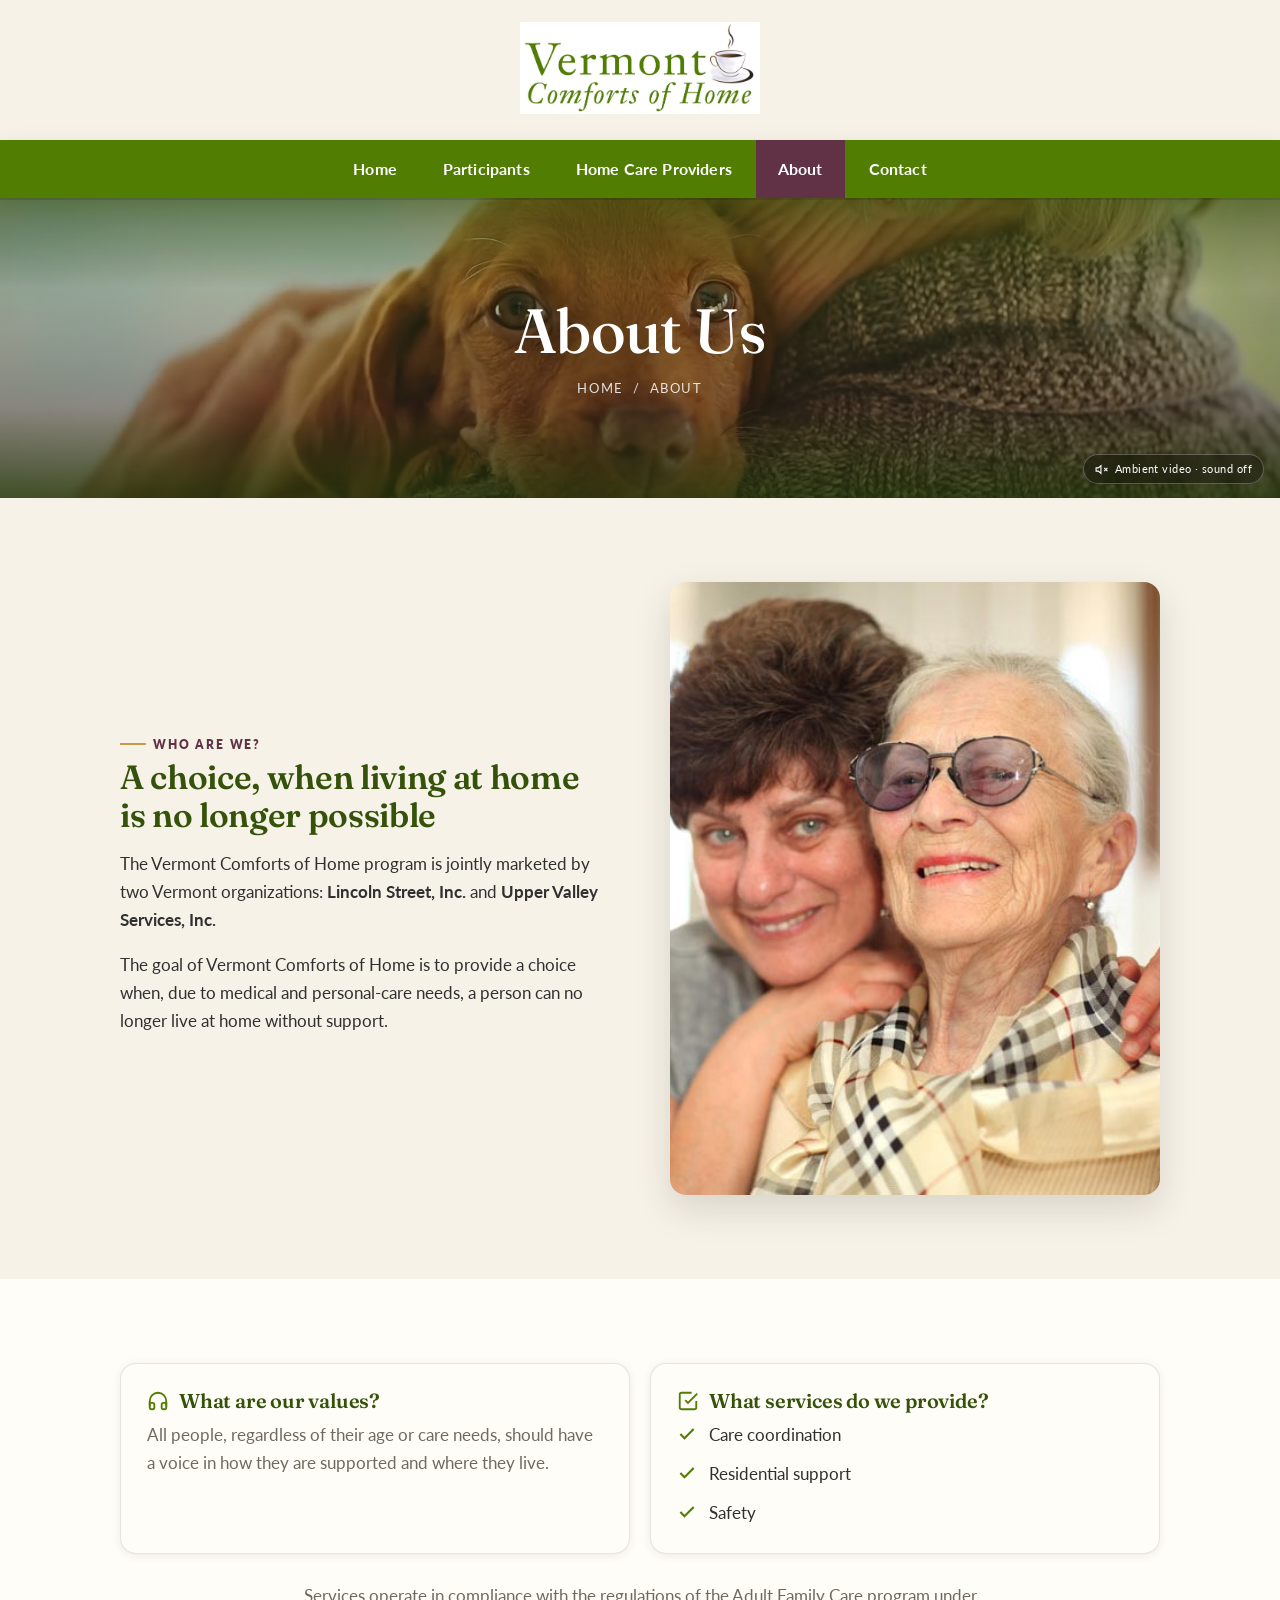
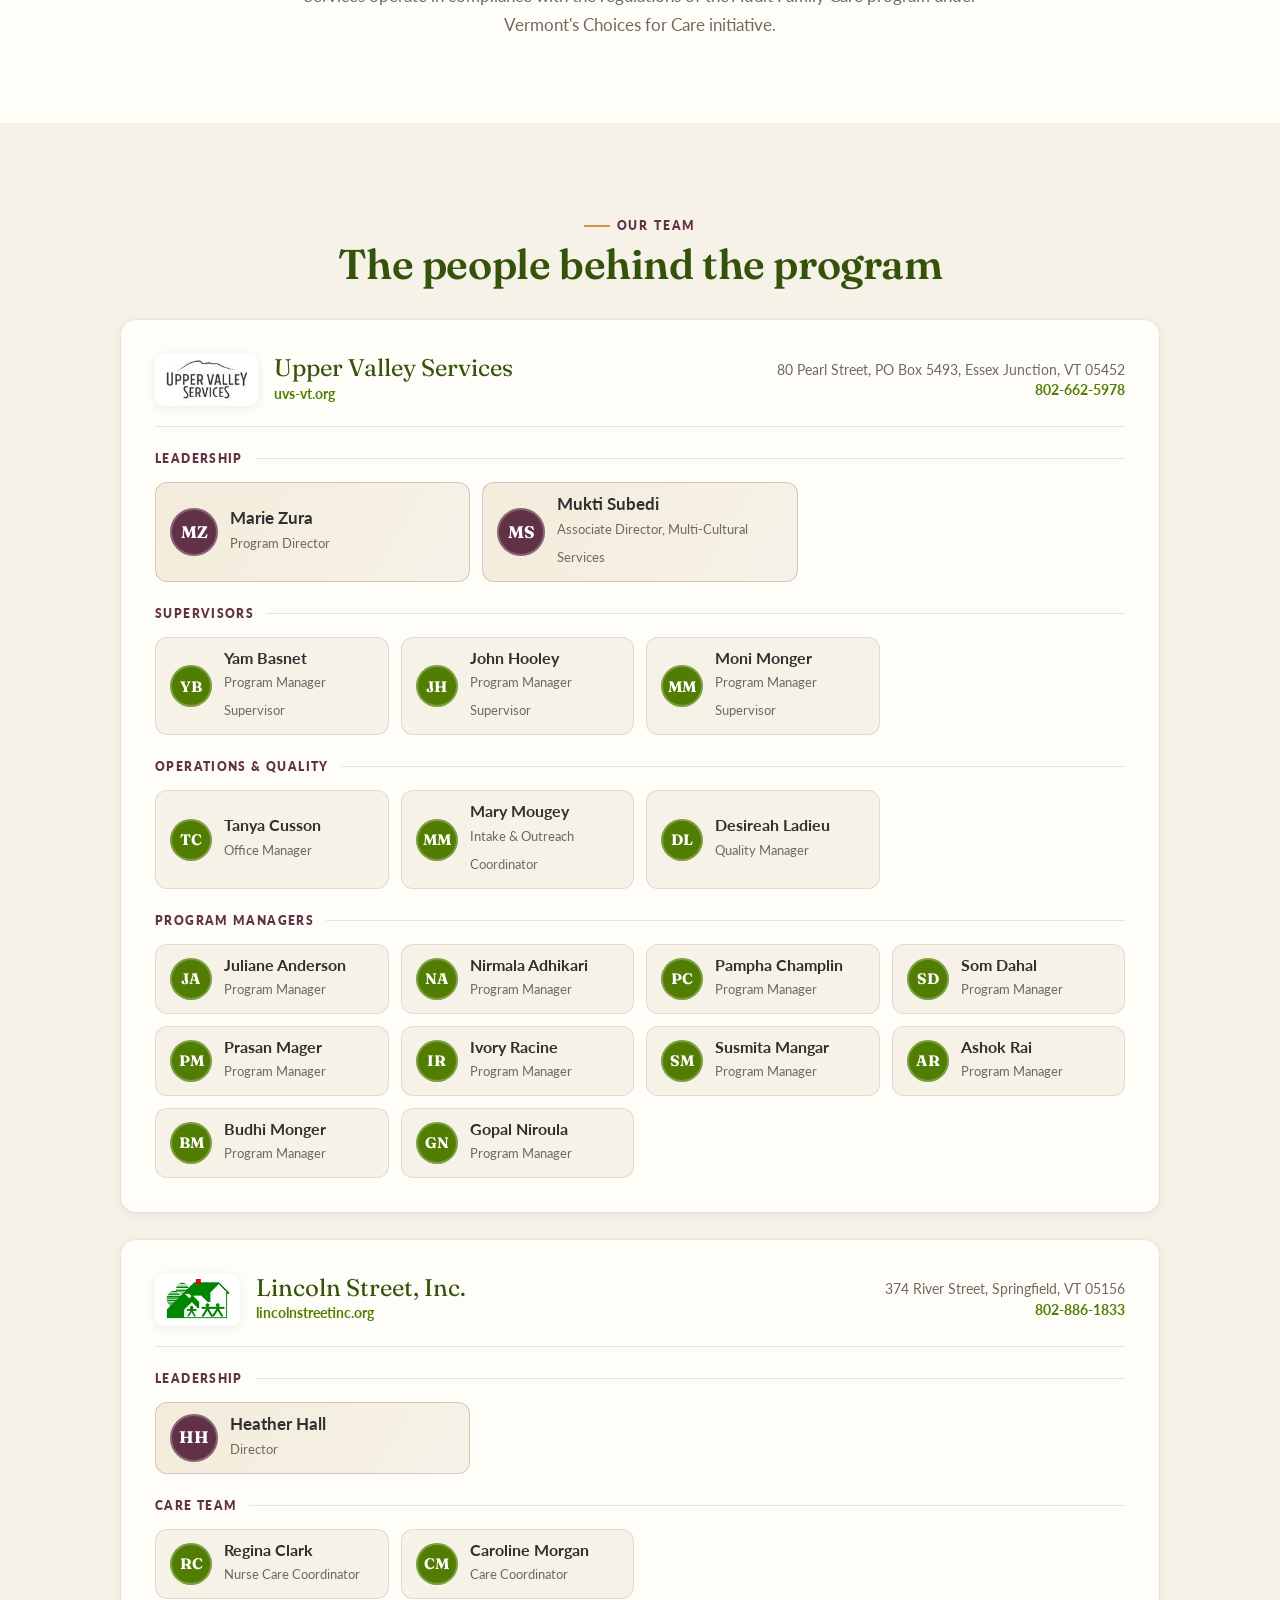
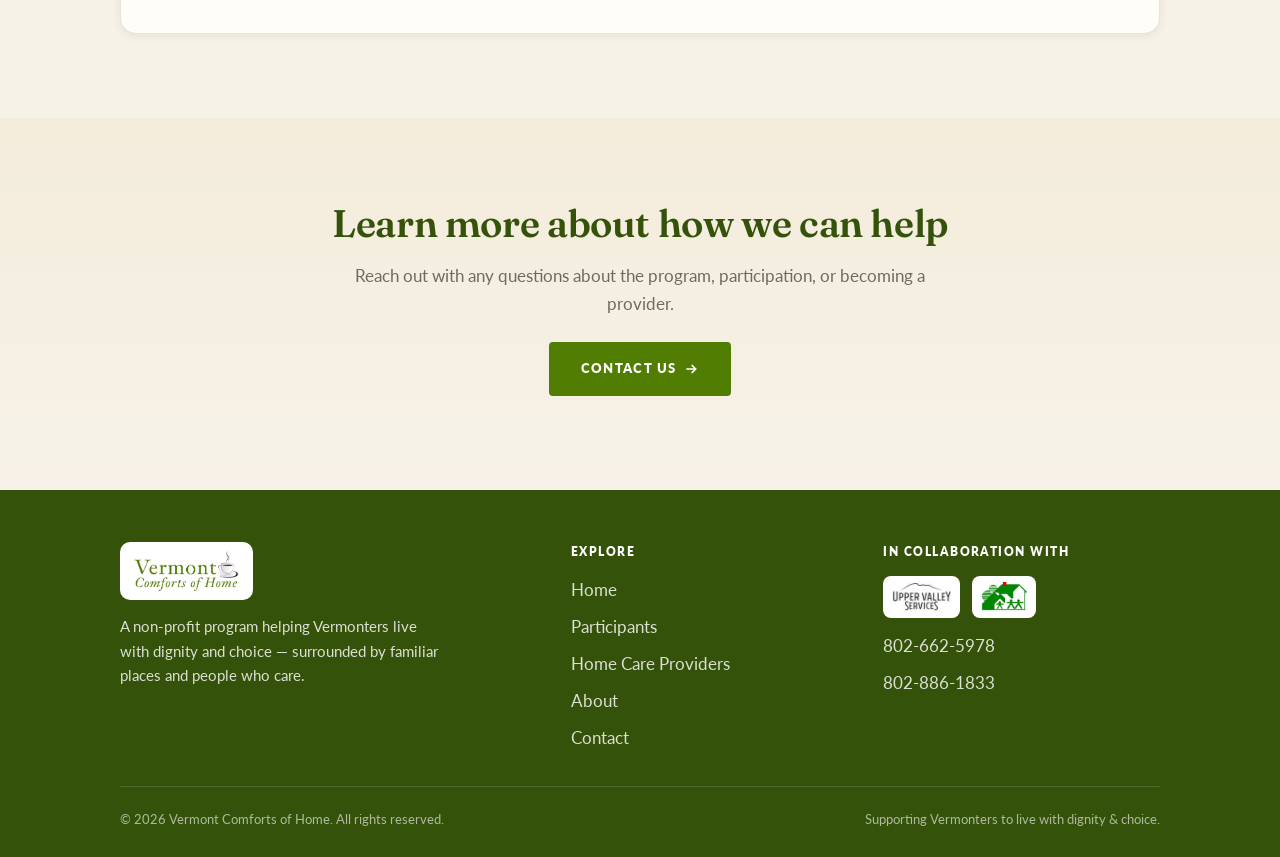
==== commit 4d0df5f2: "Compress hero video to 1080p and add poster frame The 4K hero clip was 21 MB and loaded on every pag" ====
--- a/about.html
+++ b/about.html
@@ -31,8 +31,8 @@
 
   <!-- SLIM HERO -->
   <section class="hero hero-slim">
-    <video autoplay muted loop playsinline preload="auto" poster="assets/images/window.jpg">
-      <source src="assets/video/hero-source.mp4" type="video/mp4" />
+    <video autoplay muted loop playsinline preload="auto" poster="assets/images/hero-poster.jpg">
+      <source src="assets/video/hero.mp4" type="video/mp4" />
     </video>
     <div class="hero-inner">
       <h1>About Us</h1>
@@ -87,7 +87,9 @@
         <div class="eyebrow-line" style="justify-content:center">Our team</div>
         <h2>The people behind the program</h2>
       </div>
-      <div class="team">
+      <!-- Rendered from data/content.json by js/content.js so staff can be
+           managed in the site editor. The markup below is the fallback. -->
+      <div class="team" data-team>
       <div class="team-org reveal">
         <div class="org-head">
           <img src="assets/images/uvs-logo.jpg" alt="Upper Valley Services" />
@@ -184,6 +186,7 @@
     </div>
   </footer>
 
-  <script src="js/main.js"></script>
+  <script src="js/content.js?v=20260731"></script>
+  <script src="js/main.js?v=20260731"></script>
 </body>
 </html>
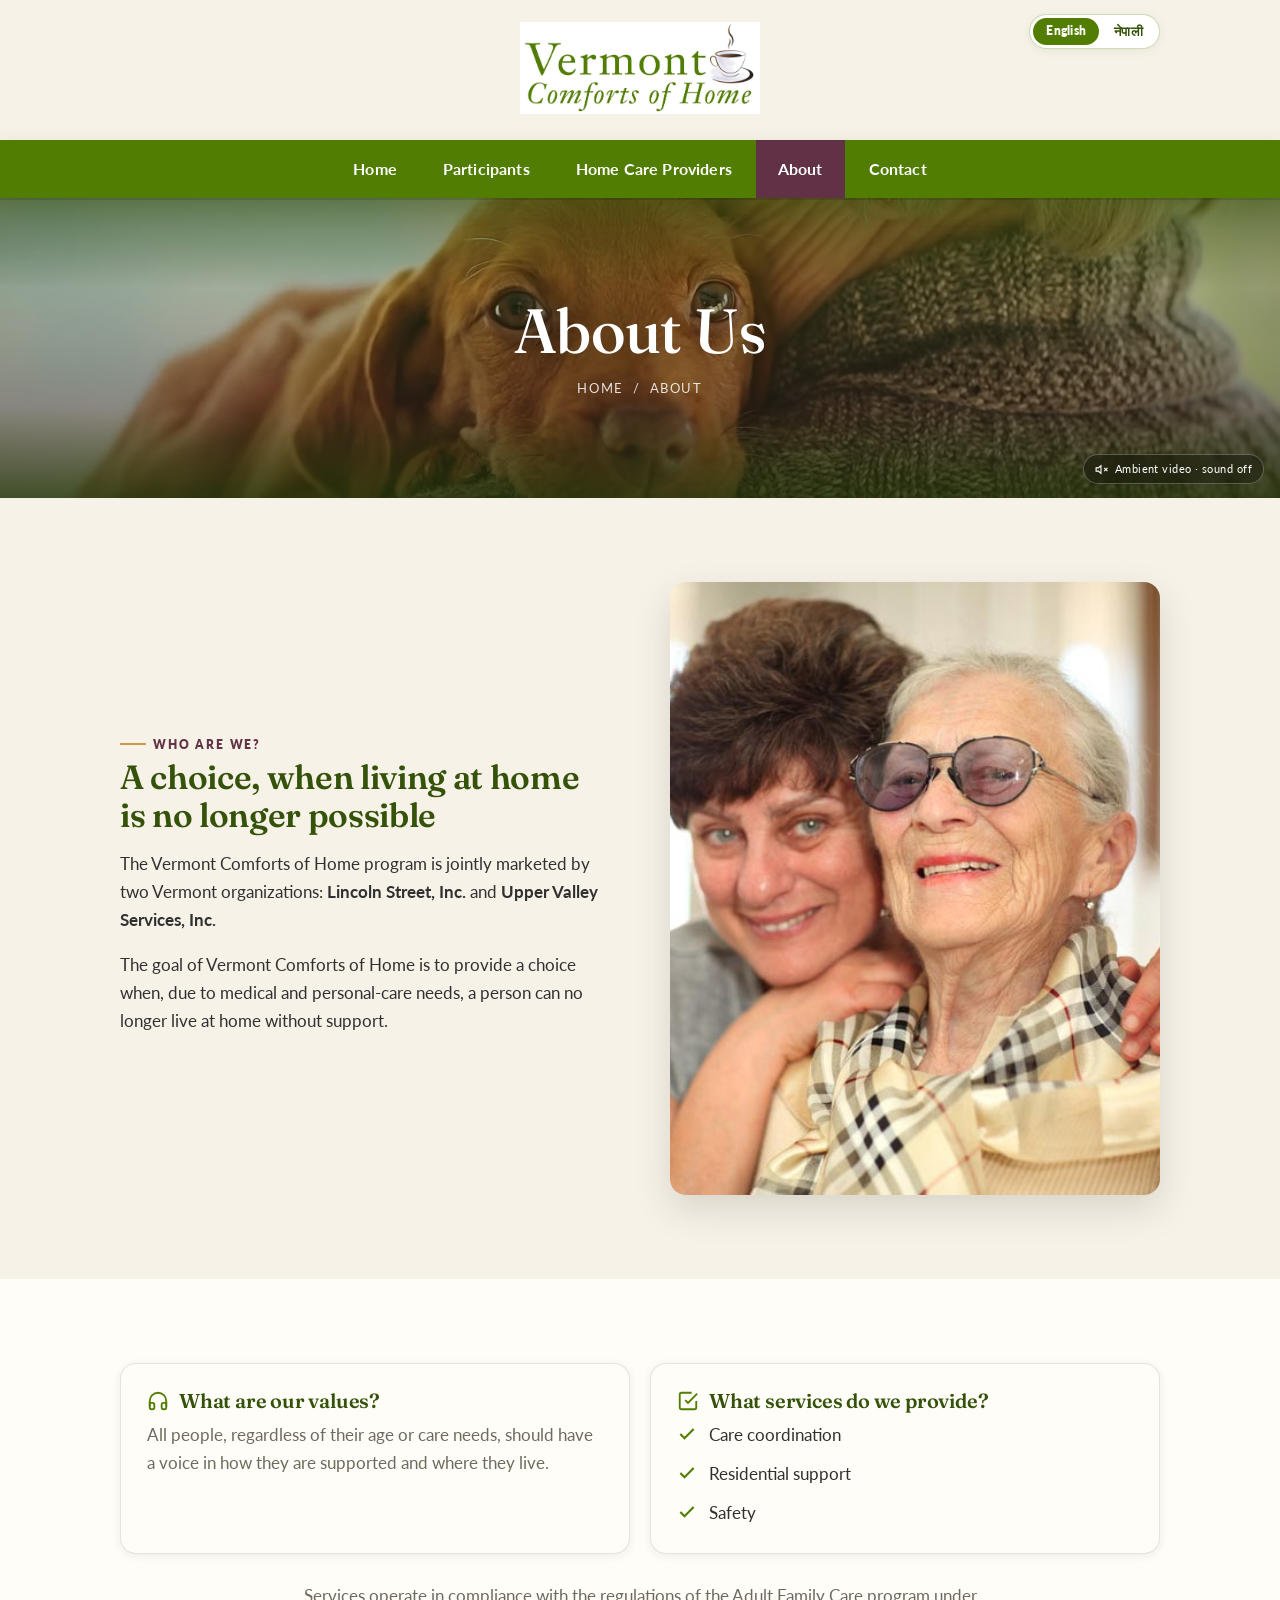
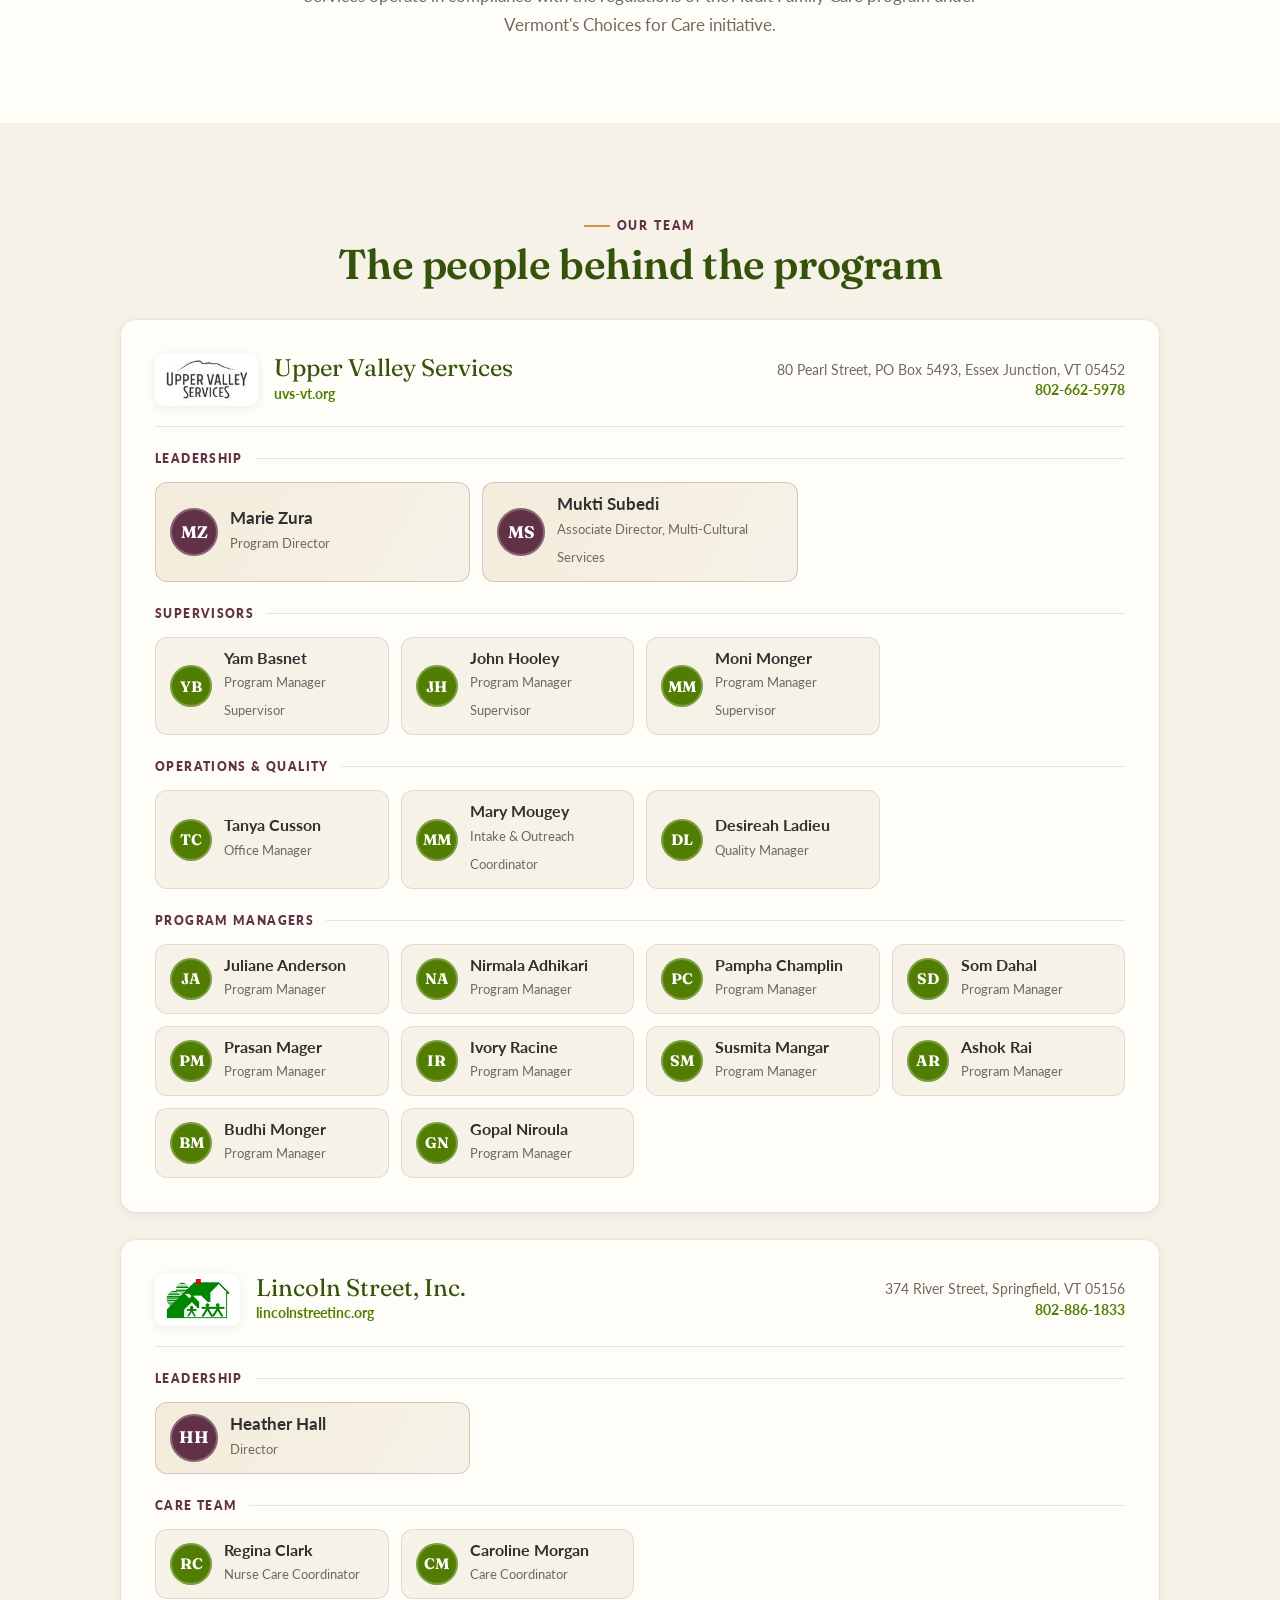
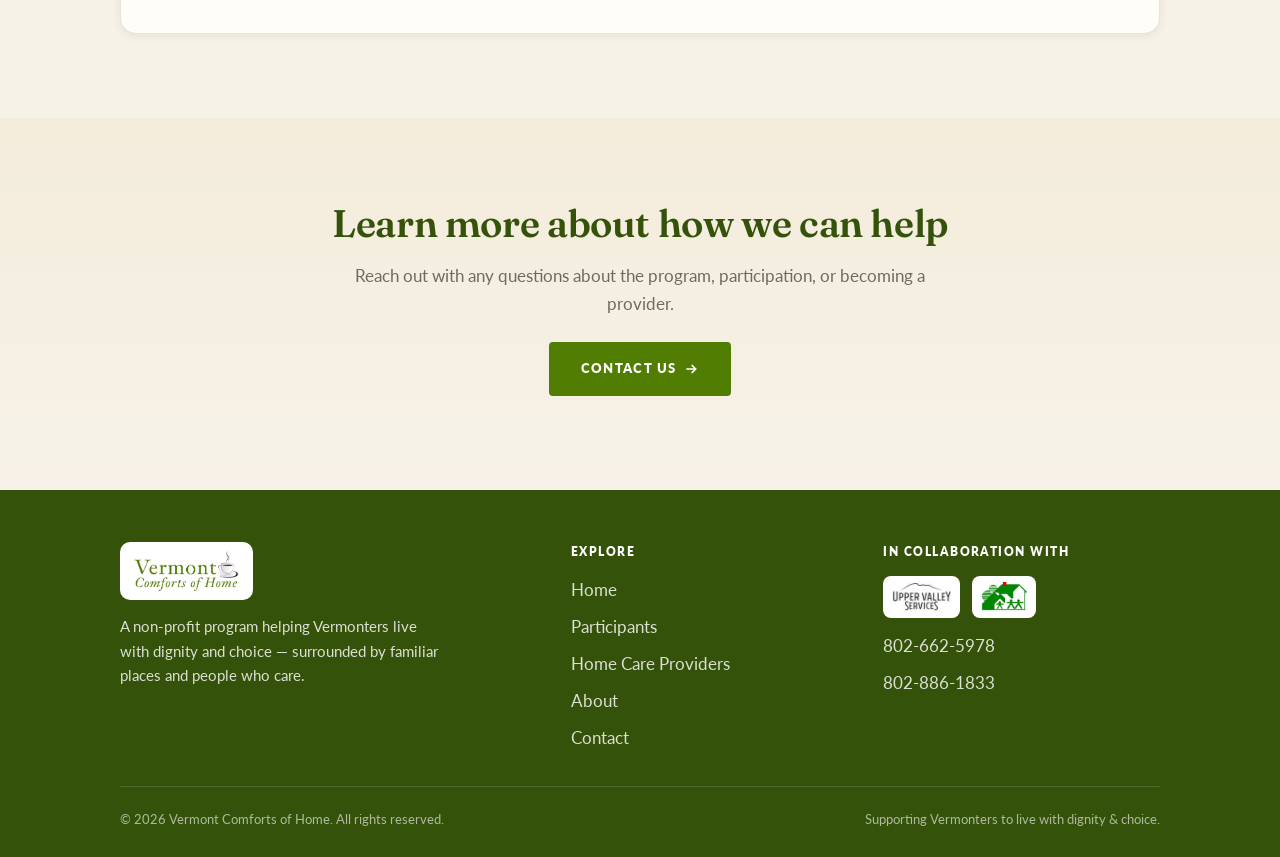
==== commit c56b2397: "Add Nepali site, Supabase-backed editor, working contact form and SEO - Every page now has a Nepali " ====
--- a/about.html
+++ b/about.html
@@ -3,19 +3,42 @@
 <head>
   <meta charset="UTF-8" />
   <meta name="viewport" content="width=device-width, initial-scale=1.0" />
-  <title>About — Vermont Comforts of Home</title>
-  <meta name="description" content="About Vermont Comforts of Home — who we are, our values, the services we provide, and the team behind the program." />
-  <link rel="icon" href="assets/images/logo.jpg" />
+  <title>About Us | Vermont Comforts of Home</title>
+  <meta name="description" content="Vermont Comforts of Home is run by Upper Valley Services and Lincoln Street, Inc. Meet our team and learn about our values and Adult Family Care services." />
+  <link rel="canonical" href="https://www.vtcomfortsofhome.org/about.html" />
+  <link rel="alternate" hreflang="en" href="https://www.vtcomfortsofhome.org/about.html" />
+  <link rel="alternate" hreflang="ne" href="https://www.vtcomfortsofhome.org/ne/about.html" />
+  <link rel="alternate" hreflang="x-default" href="https://www.vtcomfortsofhome.org/about.html" />
+  <meta name="theme-color" content="#517e02" />
+  <meta property="og:type" content="website" />
+  <meta property="og:site_name" content="Vermont Comforts of Home" />
+  <meta property="og:title" content="About Us | Vermont Comforts of Home" />
+  <meta property="og:description" content="Vermont Comforts of Home is run by Upper Valley Services and Lincoln Street, Inc. Meet our team and learn about our values and Adult Family Care services." />
+  <meta property="og:url" content="https://www.vtcomfortsofhome.org/about.html" />
+  <meta property="og:image" content="https://www.vtcomfortsofhome.org/assets/images/og-image.jpg" />
+  <meta property="og:image:width" content="1200" />
+  <meta property="og:image:height" content="630" />
+  <meta property="og:image:alt" content="Vermont Comforts of Home" />
+  <meta property="og:locale" content="en_US" />
+  <meta property="og:locale:alternate" content="ne_NP" />
+  <meta name="twitter:card" content="summary_large_image" />
+  <meta name="twitter:title" content="About Us | Vermont Comforts of Home" />
+  <meta name="twitter:description" content="Vermont Comforts of Home is run by Upper Valley Services and Lincoln Street, Inc. Meet our team and learn about our values and Adult Family Care services." />
+  <meta name="twitter:image" content="https://www.vtcomfortsofhome.org/assets/images/og-image.jpg" />
+  <link rel="icon" type="image/png" sizes="48x48" href="assets/images/favicon-48.png" />
+  <link rel="apple-touch-icon" href="assets/images/apple-touch-icon.png" />
+  <script>try{var l=/^\/ne(\/|$)/.test(location.pathname)?"ne":new URLSearchParams(location.search).get("lang")||localStorage.getItem("vcoh:lang");if(l==="ne")document.documentElement.classList.add("lang-pending","lang-ne")}catch(e){}setTimeout(function(){document.documentElement.classList.remove("lang-pending")},2500)</script>
   <link rel="preconnect" href="https://fonts.googleapis.com" />
   <link rel="preconnect" href="https://fonts.gstatic.com" crossorigin />
   <link href="https://fonts.googleapis.com/css2?family=Fraunces:ital,opsz,wght@0,9..144,400..600;1,9..144,400..600&family=Lato:wght@400;700;900&display=swap" rel="stylesheet" />
-  <link rel="stylesheet" href="css/styles.css" />
+  <link rel="stylesheet" href="css/styles.css?v=20261116" />
+  <script type="application/ld+json">{"@context": "https://schema.org", "@type": "BreadcrumbList", "itemListElement": [{"@type": "ListItem", "position": 1, "name": "Home", "item": "https://www.vtcomfortsofhome.org/"}, {"@type": "ListItem", "position": 2, "name": "About", "item": "https://www.vtcomfortsofhome.org/about.html"}]}</script>
 </head>
 <body>
 
   <header class="site-header">
     <a class="brand" href="index.html" aria-label="Vermont Comforts of Home — Home">
-      <img src="assets/images/logo.jpg" alt="Vermont Comforts of Home" />
+      <img src="assets/images/logo.jpg" alt="Vermont Comforts of Home" width="1250" height="480" fetchpriority="high" />
     </a>
   </header>
   <nav class="mainnav" aria-label="Main navigation">
@@ -54,7 +77,7 @@
           <p>The Vermont Comforts of Home program is jointly marketed by two Vermont organizations: <strong>Lincoln Street, Inc.</strong> and <strong>Upper Valley Services, Inc.</strong></p>
           <p>The goal of Vermont Comforts of Home is to provide a choice when, due to medical and personal-care needs, a person can no longer live at home without support.</p>
         </div>
-        <div class="block-media tall"><img src="assets/images/plaidscarf.jpg" alt="A participant smiling at home" /></div>
+        <div class="block-media tall"><img src="assets/images/plaidscarf.jpg" alt="A participant smiling at home" width="623" height="533" loading="lazy" decoding="async" /></div>
       </div>
     </div>
   </section>
@@ -92,7 +115,7 @@
       <div class="team" data-team>
       <div class="team-org reveal">
         <div class="org-head">
-          <img src="assets/images/uvs-logo.jpg" alt="Upper Valley Services" />
+          <img src="assets/images/uvs-logo.jpg" alt="Upper Valley Services" width="130" height="64" loading="lazy" decoding="async" />
           <div>
             <div class="org-name">Upper Valley Services</div>
             <div class="org-meta"><a href="https://uvs-vt.org" target="_blank" rel="noopener">uvs-vt.org</a></div>
@@ -118,7 +141,7 @@
       </div>
       <div class="team-org reveal">
         <div class="org-head">
-          <img src="assets/images/lincoln-logo.jpg" alt="Lincoln Street, Inc." />
+          <img src="assets/images/lincoln-logo.jpg" alt="Lincoln Street, Inc." width="130" height="82" loading="lazy" decoding="async" />
           <div>
             <div class="org-name">Lincoln Street, Inc.</div>
             <div class="org-meta"><a href="https://lincolnstreetinc.org" target="_blank" rel="noopener">lincolnstreetinc.org</a></div>
@@ -154,7 +177,7 @@
     <div class="wrap">
       <div class="footer-top">
         <div class="footer-brand">
-          <img src="assets/images/logo.jpg" alt="Vermont Comforts of Home" />
+          <img src="assets/images/logo.jpg" alt="Vermont Comforts of Home" width="1250" height="480" loading="lazy" decoding="async" />
           <p>A non-profit program helping Vermonters live with dignity and choice — surrounded by familiar places and people who care.</p>
         </div>
         <div>
@@ -170,8 +193,8 @@
         <div>
           <h5>In collaboration with</h5>
           <div class="footer-partners">
-            <a href="https://uvs-vt.org" target="_blank" rel="noopener" aria-label="Upper Valley Services"><img src="assets/images/uvs-logo.jpg" alt="Upper Valley Services" /></a>
-            <a href="https://lincolnstreetinc.org" target="_blank" rel="noopener" aria-label="Lincoln Street, Inc."><img src="assets/images/lincoln-logo.jpg" alt="Lincoln Street, Inc." /></a>
+            <a href="https://uvs-vt.org" target="_blank" rel="noopener" aria-label="Upper Valley Services"><img src="assets/images/uvs-logo.jpg" alt="Upper Valley Services" width="130" height="64" loading="lazy" decoding="async" /></a>
+            <a href="https://lincolnstreetinc.org" target="_blank" rel="noopener" aria-label="Lincoln Street, Inc."><img src="assets/images/lincoln-logo.jpg" alt="Lincoln Street, Inc." width="130" height="82" loading="lazy" decoding="async" /></a>
           </div>
           <ul>
             <li><a href="tel:8026625978">802-662-5978</a></li>
@@ -186,7 +209,9 @@
     </div>
   </footer>
 
-  <script src="js/content.js?v=20260731"></script>
-  <script src="js/main.js?v=20260731"></script>
+  <script src="js/supabase-config.js?v=20261116"></script>
+  <script src="js/i18n-ne.js?v=20261116"></script>
+  <script src="js/content.js?v=20261116"></script>
+  <script src="js/main.js?v=20261116"></script>
 </body>
 </html>
--- a/css/styles.css
+++ b/css/styles.css
@@ -41,7 +41,7 @@
   background: var(--cream); line-height: 1.65; font-size: 17px;
   -webkit-font-smoothing: antialiased;
 }
-img { max-width: 100%; display: block; }
+img { max-width: 100%; height: auto; display: block; }
 a { color: var(--green-deep); text-decoration: none; }
 a:hover { color: var(--plum); }
 h1,h2,h3,h4 { font-family: var(--serif); font-weight: 600; line-height: 1.12; margin: 0 0 .45em; color: var(--green-deep); letter-spacing: -.01em; }
@@ -311,13 +311,13 @@
    ========================================================= */
 .footer { background: var(--green-deep); color: rgba(255,255,255,.82); padding: 52px 0 26px; margin-top: 10px; }
 .footer-top { display: grid; grid-template-columns: 1.5fr 1fr 1fr; gap: 36px; padding-bottom: 34px; border-bottom: 1px solid rgba(255,255,255,.14); }
-.footer-brand img { height: 58px; background: #fff; padding: 8px 12px; border-radius: 10px; margin-bottom: 14px; }
+.footer-brand img { height: 58px; width: auto; background: #fff; padding: 8px 12px; border-radius: 10px; margin-bottom: 14px; }
 .footer-brand p { font-size: .94rem; max-width: 320px; }
 .footer h5 { color: #fff; font-family: var(--sans); font-weight: 800; text-transform: uppercase; letter-spacing: .12em; font-size: .76rem; margin: 0 0 14px; }
 .footer ul { list-style: none; margin: 0; padding: 0; display: grid; gap: 9px; }
 .footer ul a { color: rgba(255,255,255,.82); } .footer ul a:hover { color: #ffe9b8; }
 .footer-partners { display: flex; gap: 12px; margin-bottom: 14px; }
-.footer-partners img { height: 42px; background: #fff; padding: 6px 8px; border-radius: 8px; }
+.footer-partners img { height: 42px; width: auto; background: #fff; padding: 6px 8px; border-radius: 8px; }
 .footer-bottom { padding-top: 22px; display: flex; flex-wrap: wrap; justify-content: space-between; gap: 10px; font-size: .82rem; color: rgba(255,255,255,.6); }
 
 /* =========================================================
@@ -414,3 +414,42 @@
   * { animation-duration: .001ms !important; transition-duration: .001ms !important; scroll-behavior: auto !important; }
   .reveal { opacity: 1; transform: none; }
 }
+
+/* ---------- Language switch (English / नेपाली) ---------- */
+.site-header { position: relative; }
+.lang-switch {
+  position: absolute; top: 14px; right: max(16px, calc((100vw - var(--wrap)) / 2));
+  display: inline-flex; padding: 3px; gap: 2px; border-radius: 100px;
+  background: #fff; border: 1px solid rgba(81,126,2,.28); box-shadow: 0 2px 10px rgba(53,82,10,.08);
+}
+.lang-switch a {
+  display: block; padding: 7px 13px; border-radius: 100px; text-decoration: none;
+  font: 800 .78rem/1 var(--sans); color: var(--green-deep); letter-spacing: .02em;
+}
+.lang-switch a[lang="ne"] { font-family: "Noto Sans Devanagari", var(--sans); font-size: .84rem; }
+.lang-switch a:hover { background: #eef3e4; }
+.lang-switch a[aria-current="true"] { background: var(--green); color: #fff; }
+.lang-switch a:focus-visible { outline: 2px solid var(--plum); outline-offset: 2px; }
+@media (max-width: 720px) {
+  .site-header { padding-top: 54px; }
+  .lang-switch { top: 10px; right: 12px; }
+}
+
+/* Hide the page for a moment while the Nepali text is put in place. */
+.lang-pending body { opacity: 0; }
+body { transition: opacity .18s ease; }
+
+/* Nepali typography: Devanagari needs its own fonts and a little more line height. */
+.lang-ne {
+  --serif: "Noto Serif Devanagari", "Fraunces", Georgia, serif;
+  --sans: "Noto Sans Devanagari", "Lato", system-ui, -apple-system, "Segoe UI", Roboto, sans-serif;
+}
+.lang-ne body { line-height: 1.75; }
+.lang-ne h1, .lang-ne h2, .lang-ne h3, .lang-ne h4 { line-height: 1.35; letter-spacing: 0; }
+.lang-ne .eyebrow, .lang-ne .eyebrow-line, .lang-ne .footer h5 { letter-spacing: .02em; text-transform: none; }
+
+/* ---------- Contact form states ---------- */
+.form-success.is-error { background: #f8e6ea; border-color: #8d3247; color: #6d2236; }
+.hp-field { position: absolute !important; left: -10000px; width: 1px; height: 1px; overflow: hidden; }
+.contact-form { position: relative; }
+.contact-form button[disabled] { opacity: .7; cursor: progress; }
